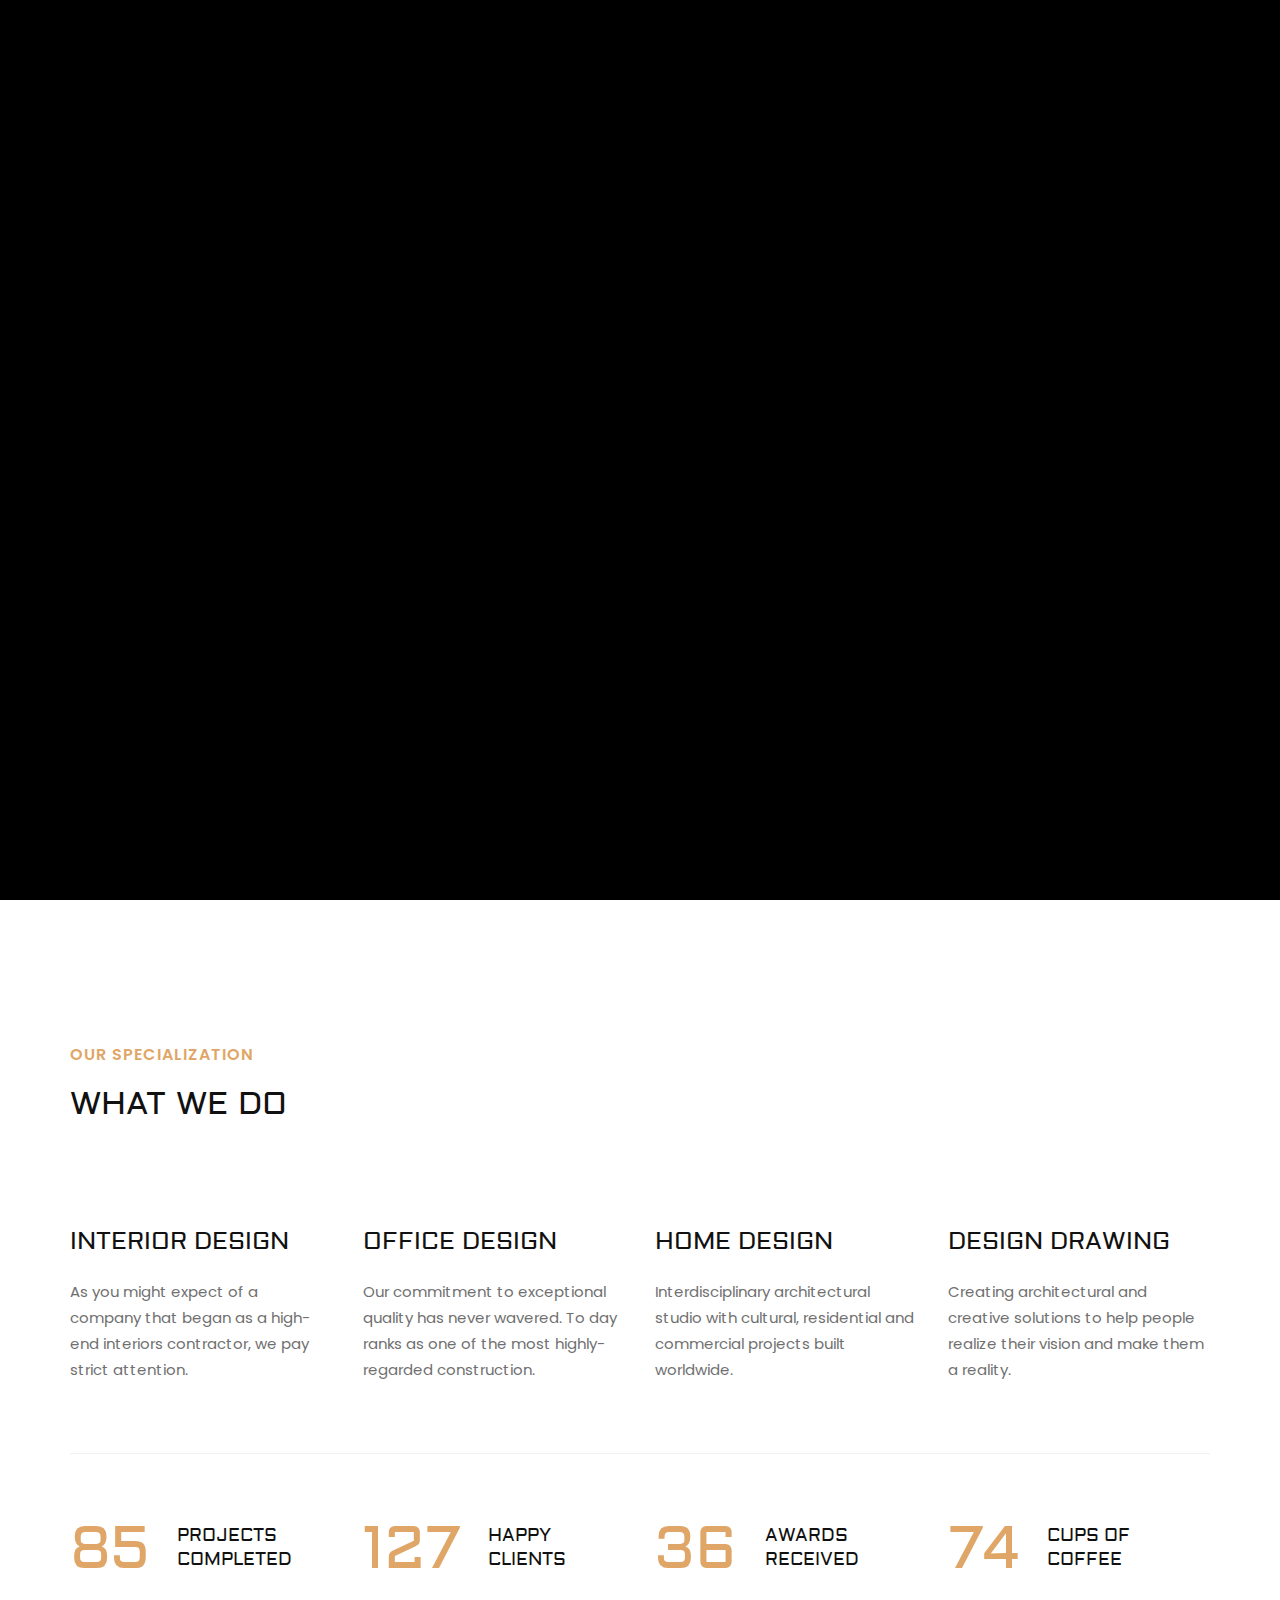
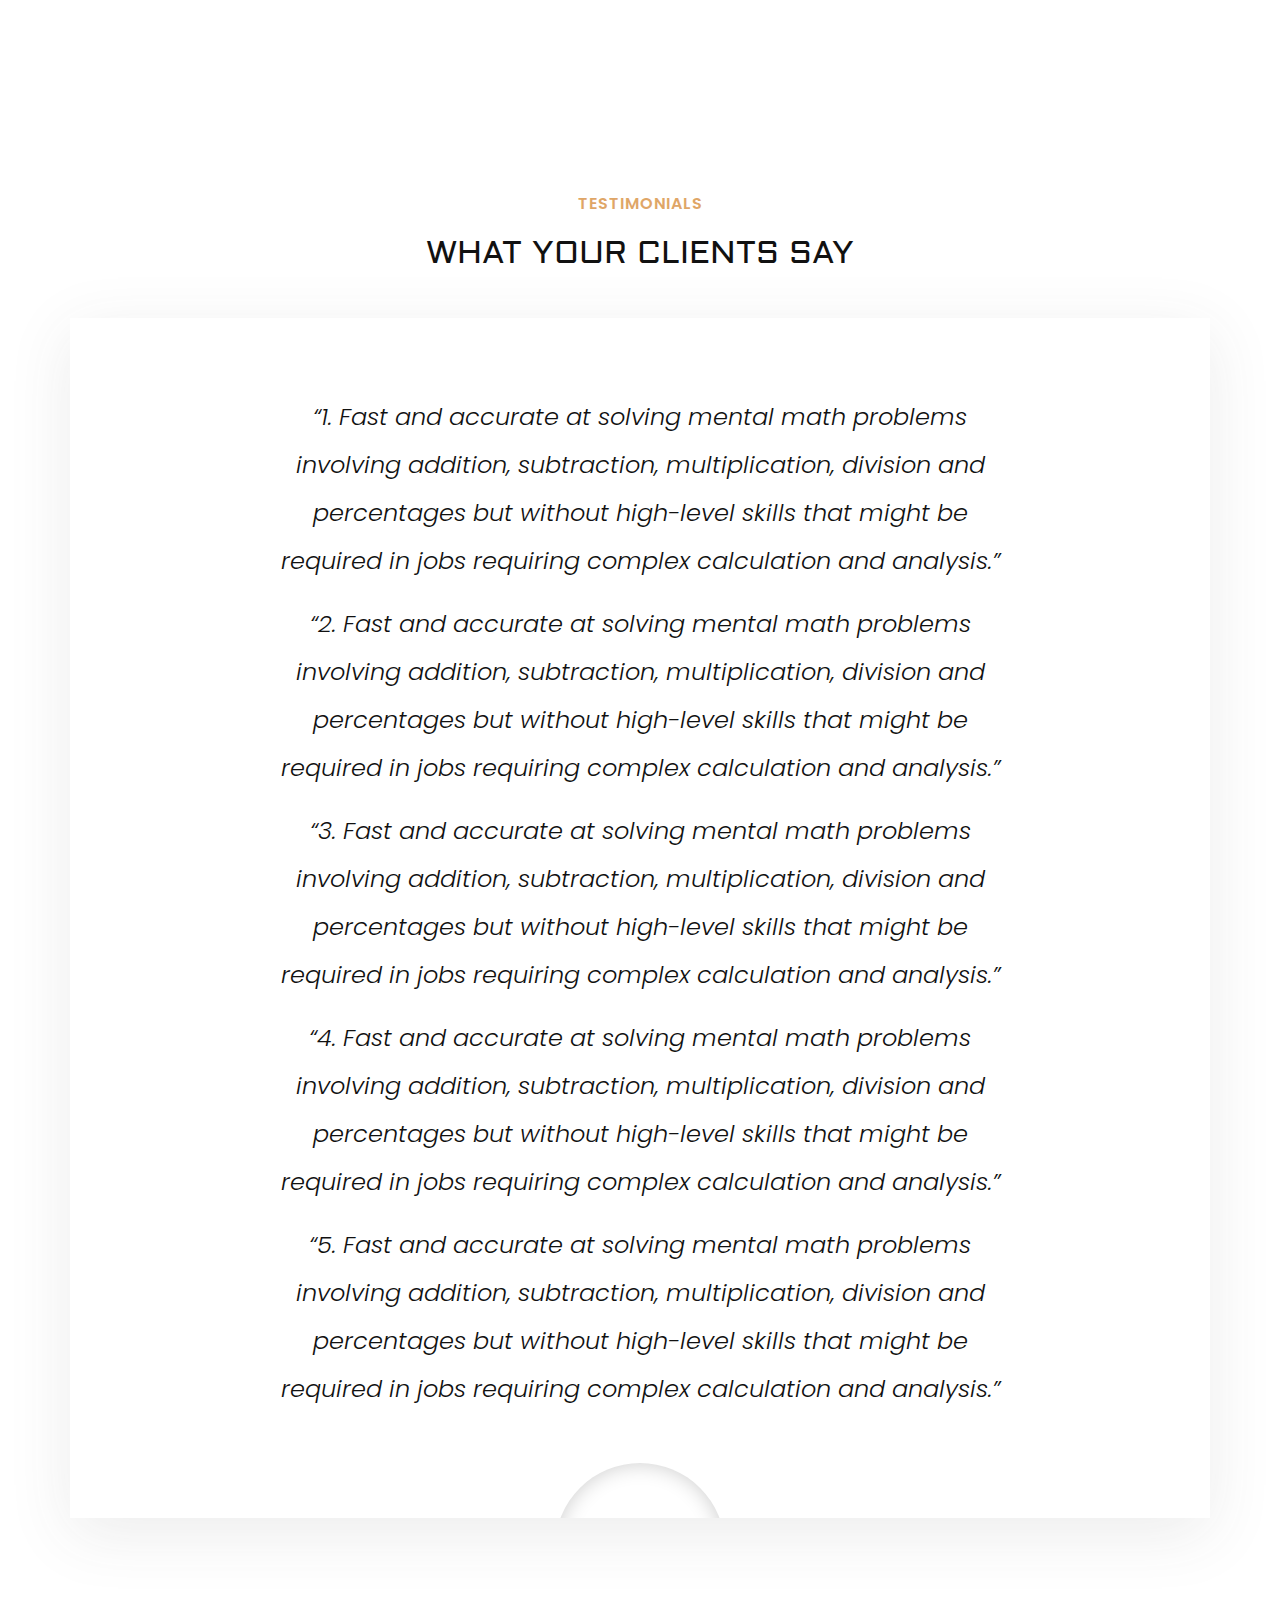
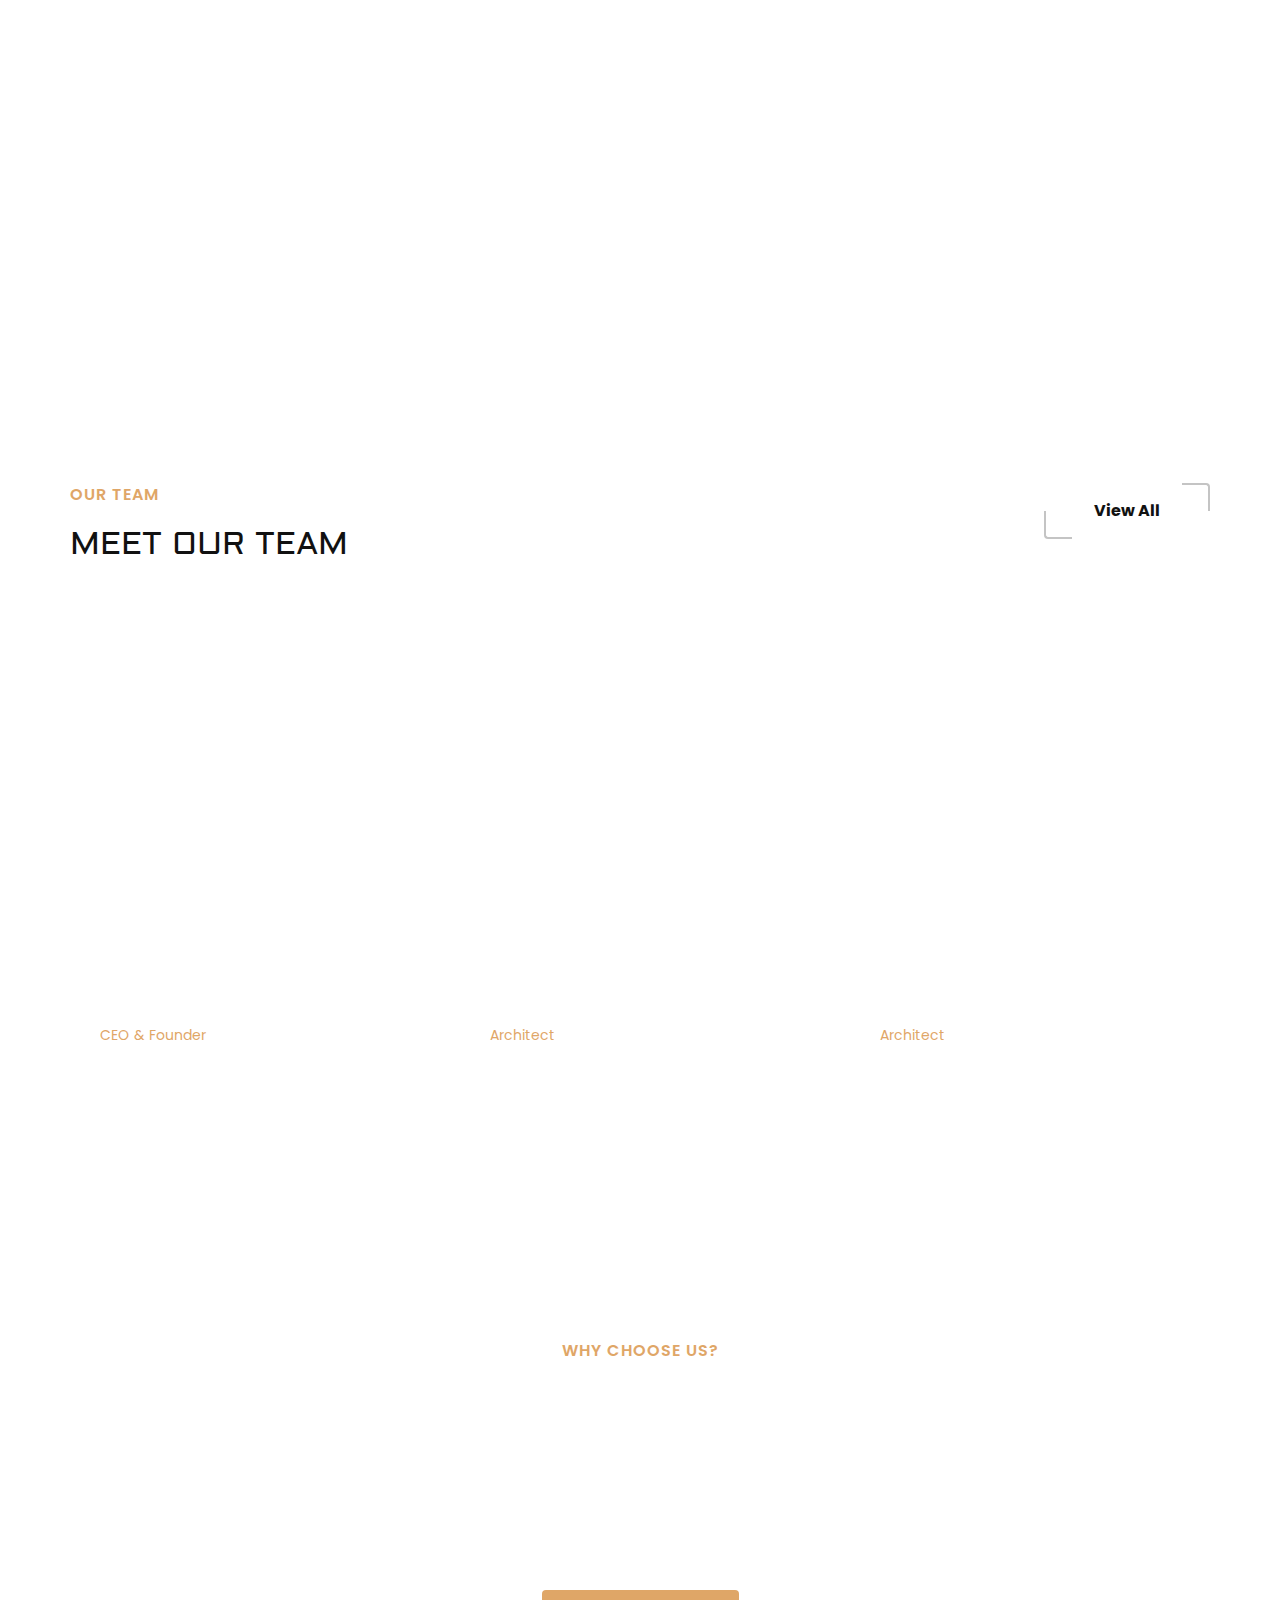
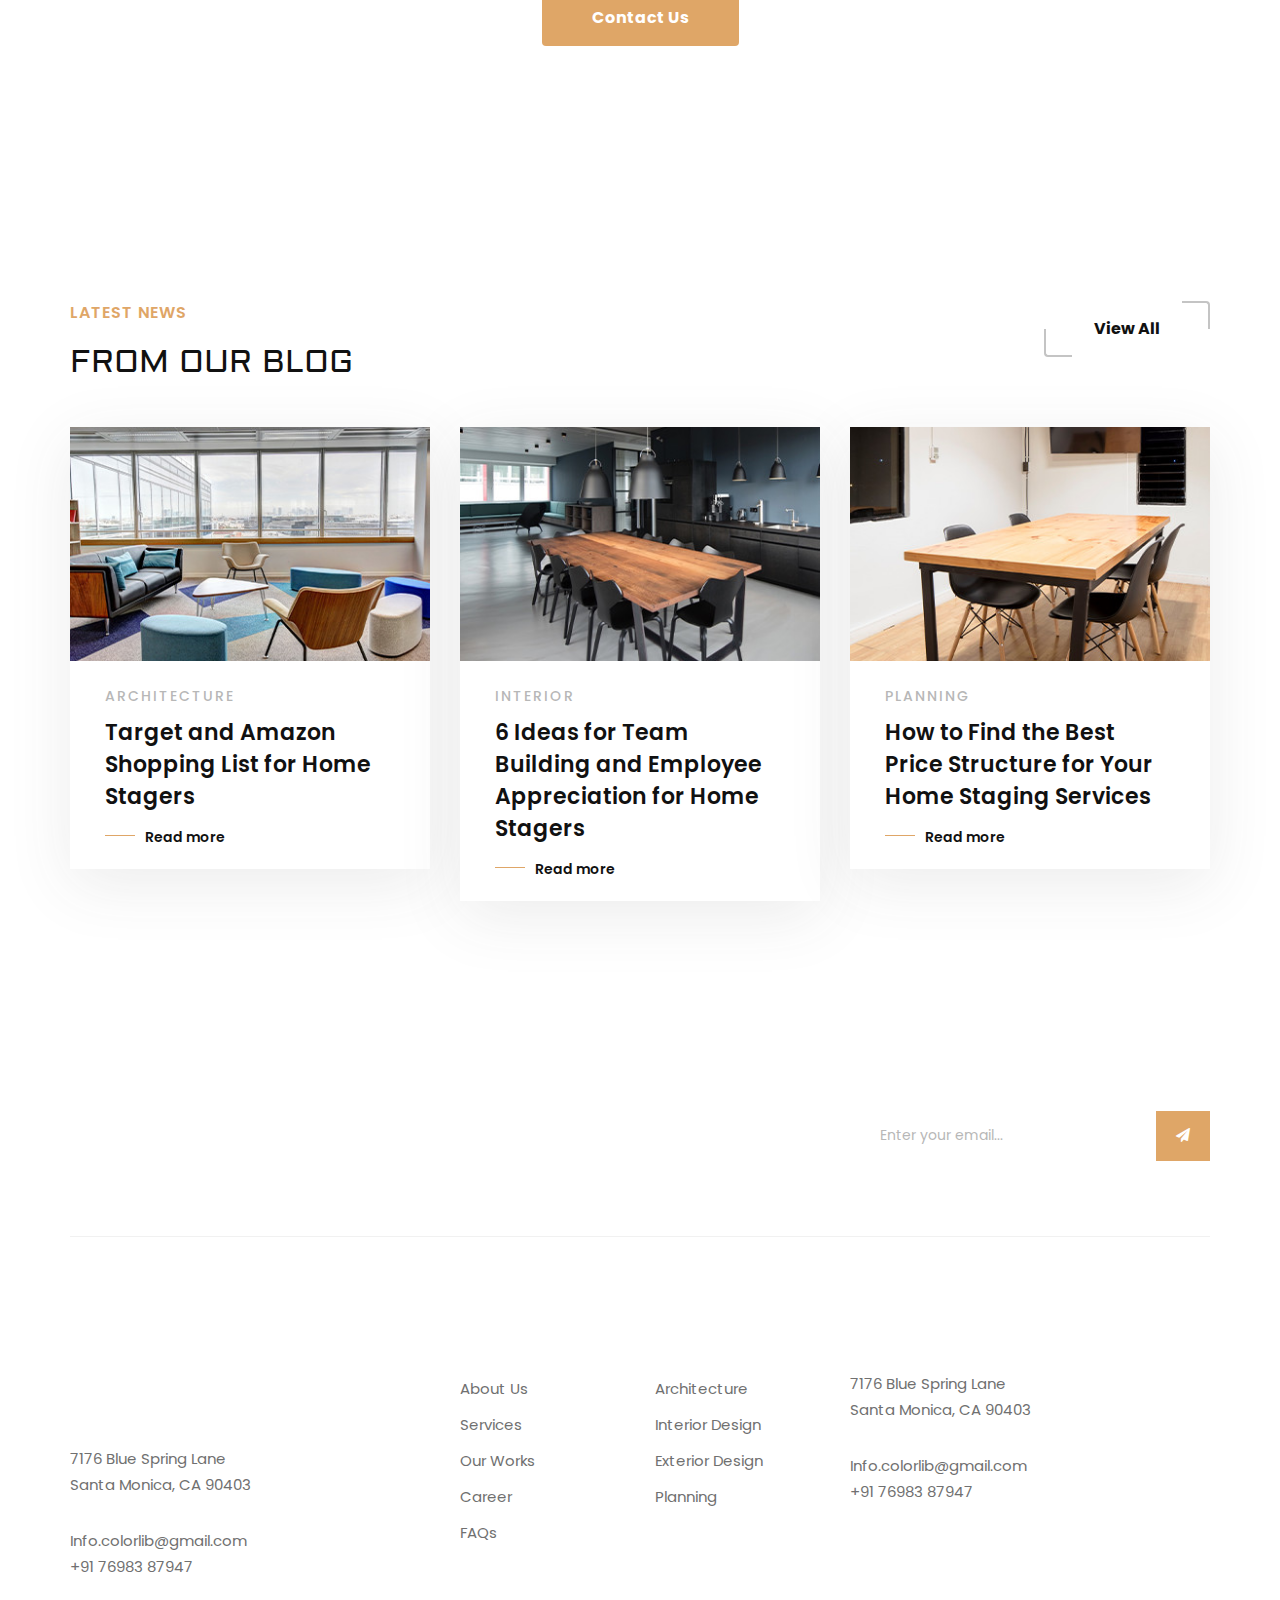
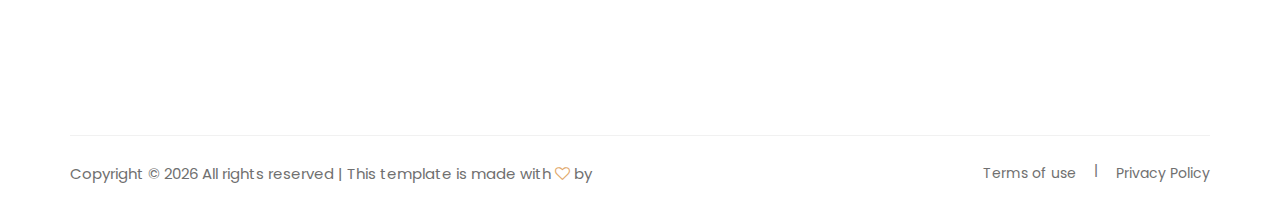
==== index.html @ 5e62504a "Add files via upload" ====
<!DOCTYPE html>
<html lang="zxx">

<head>
    <meta charset="UTF-8">
    <meta name="description" content="Staging Template">
    <meta name="keywords" content="Staging, unica, creative, html">
    <meta name="viewport" content="width=device-width, initial-scale=1.0">
    <meta http-equiv="X-UA-Compatible" content="ie=edge">
    <title>Staging | Template</title>

    <!-- Google Font -->
    <link href="https://fonts.googleapis.com/css2?family=Poppins:wght@300;400;500;600;700;800;900&display=swap"
    rel="stylesheet">
    <link href="https://fonts.googleapis.com/css2?family=Aldrich&display=swap" rel="stylesheet">

    <!-- Css Styles -->
    <link rel="stylesheet" href="css/bootstrap.min.css" type="text/css">
    <link rel="stylesheet" href="css/font-awesome.min.css" type="text/css">
    <link rel="stylesheet" href="css/elegant-icons.css" type="text/css">
    <link rel="stylesheet" href="css/owl.carousel.min.css" type="text/css">
    <link rel="stylesheet" href="css/slicknav.min.css" type="text/css">
    <link rel="stylesheet" href="css/slick.css" type="text/css">
    <link rel="stylesheet" href="css/style.css" type="text/css">
</head>

<body>
    <!-- Page Preloder -->
    <div id="preloder">
        <div class="loader"></div>
    </div>

    <!-- Offcanvas Menu Begin -->
    <div class="offcanvas-menu-overlay"></div>
    <div class="offcanvas-menu-wrapper">
        <div class="offcanvas__logo">
            <a href="#"><img src="img/logo.png" alt="" width="70px" height="100px"></a>
        </div>
        <div id="mobile-menu-wrap"></div>
        <div class="offcanvas__widget">
            <span>Call us for any questions</span>
            <h4>+91 76983 87947</h4>
        </div>
    </div>
    <!-- Offcanvas Menu End -->

    <!-- Header Section Begin -->
    <header class="header">
        <div class="container-fluid">
            <div class="row">
                <div class="col-lg-3">
                    <div class="header__logo" style="display: flex;">
                        <a href="#"><img src="img/logo.png" alt="" width="70px" height="100px"></a>
                        <h3 style="color: aliceblue; font-size: 15px; display: flex; align-items: end;">Dimond Tools</h3>
                    </div>
                </div>
                <div class="col-lg-6">
                    <nav class="header__menu mobile-menu">
                        <ul>
                            <li class="active"><a href="./index.html">Home</a></li>
                            <li><a href="./projects.html">Projects</a></li>
                            <li><a href="./about.html">About</a></li>
                            <li><a href="#">Pages</a>
                                <ul class="dropdown">
                                    <li><a href="./Project-details.html">Project Details</a></li>
                                    <li><a href="./about.html">About</a></li>
                                    <li><a href="./services.html">Services</a></li>
                                    <li><a href="./blog-details.html">Blog Details</a></li>
                                </ul>
                            </li>
                            <li><a href="./blog.html">Blog</a></li>
                            <li><a href="./contact.html">Contact</a></li>
                        </ul>
                    </nav>
                </div>
                <div class="col-lg-3">
                    <div class="header__widget">
                        <span>Call us for any questions</span>
                        <h4>+91 76983 87947</h4>
                    </div>
                </div>
            </div>
            <div class="canvas__open"><i class="fa fa-bars"></i></div>
        </div>
    </header>
    <!-- Header Section End -->

    <!-- Hero Section Begin -->
    <section class="hero">
        <div class="hero__slider owl-carousel">
            <div class="hero__items set-bg" data-setbg="img/hero/hero-1.jpg">
                <div class="hero__text">
                    <h2>Quality is not only our standard.</h2>
                    <a href="#" class="primary-btn">See Project</a>
                    <a href="#" class="more_btn">Discover more</a>
                    <div class="hero__social">
                        <a href="#"><i class="fa fa-facebook"></i></a>
                        <a href="#"><i class="fa fa-twitter"></i></a>
                        <a href="#"><i class="fa fa-instagram"></i></a>
                        <a href="#"><i class="fa fa-linkedin"></i></a>
                    </div>
                </div>
            </div>
            <div class="hero__items set-bg" data-setbg="img/hero/hero-1.jpg">
                <div class="hero__text">
                    <h2>Quality is not only our standard.</h2>
                    <a href="#" class="primary-btn">See Project</a>
                    <a href="#" class="more_btn">Discover more</a>
                    <div class="hero__social">
                        <a href="#"><i class="fa fa-facebook"></i></a>
                        <a href="#"><i class="fa fa-twitter"></i></a>
                        <a href="#"><i class="fa fa-instagram"></i></a>
                        <a href="#"><i class="fa fa-linkedin"></i></a>
                    </div>
                </div>
            </div>
        </div>
        <div class="slide-num" id="snh-1"></div>
        <div class="slider__progress"><span></span></div>
    </section>
    <!-- Hero Section End -->

    <!-- About Section Begin -->
    <section class="about spad">
        <div class="container">
            <div class="row">
                <div class="col-lg-6">
                    <div class="about__text">
                        <div class="section-title">
                            <span>About Jay Khodiyar Diamond Tools</span>
                            <h2>Leading Manufacturer of Diamond Tools in India</h2>
                        </div>
                        <div class="about__para__text">
                            <p>From a small beginning, Jay Khodiyar Diamond had grown exponentially under the able administration & guidance of our Managing Director Mr. Deep Thummar by offering international quality product at rock bottom prices, on-time delivery & unmatched service.</p>
                        </div>
                        <a href="#" class="primary-btn normal-btn">Learn More</a>
                    </div>
                </div>
                <div class="col-lg-6">
                    <div class="about__pic">
                        <div class="about__pic__inner">
                            <img src="img/about-pic.png" alt="">
                        </div>
                    </div>
                </div>
            </div>
        </div>
    </section>
    <!-- About Section End -->

    <!-- Project Section Begin -->
    <section class="project">
        <div class="container-fluid">
            <div class="row">
                <div class="col-lg-12 text-center">
                    <div class="section-title">
                        <span>Our works</span>
                        <h2>Latest Tools</h2>
                    </div>
                </div>
            </div>
            <div class="row">
                <div class="project__slider owl-carousel">
                    <div class="col-lg-3">
                        <div class="project__slider__item set-bg" data-setbg="img/project/1.jpeg">
                            <div class="project__slider__item__hover">
                                <span>interiors</span>
                                <h5>Lower River Street Astoria</h5>
                            </div>
                        </div>
                    </div>
                    <div class="col-lg-3">
                        <div class="project__slider__item set-bg" data-setbg="img/project/2.jpeg">
                            <div class="project__slider__item__hover">
                                <span>interiors</span>
                                <h5>Lower River Street Astoria</h5>
                            </div>
                        </div>
                    </div>
                    <div class="col-lg-3">
                        <div class="project__slider__item set-bg" data-setbg="img/project/project-3.jpg">
                            <div class="project__slider__item__hover">
                                <span>interiors</span>
                                <h5>Lower River Street Astoria</h5>
                            </div>
                        </div>
                    </div>
                    <div class="col-lg-3">
                        <div class="project__slider__item set-bg" data-setbg="img/project/project-4.jpg">
                            <div class="project__slider__item__hover">
                                <span>interiors</span>
                                <h5>Lower River Street Astoria</h5>
                            </div>
                        </div>
                    </div>
                    <div class="col-lg-3">
                        <div class="project__slider__item set-bg" data-setbg="img/project/project-2.jpg">
                            <div class="project__slider__item__hover">
                                <span>interiors</span>
                                <h5>Lower River Street Astoria</h5>
                            </div>
                        </div>
                    </div>
                </div>
            </div>
        </div>
    </section>
    <!-- Project Section End -->

    <!-- Services Section Begin -->
    <section class="services spad">
        <div class="container">
            <div class="row">
                <div class="col-lg-12">
                    <div class="section-title">
                        <span>Our specialization</span>
                        <h2>What we do</h2>
                    </div>
                </div>
            </div>
            <div class="row">
                <div class="col-lg-3 col-md-6 col-sm-6">
                    <div class="services__item">
                        <img src="img/services/services-1.png" alt="">
                        <h4>Interior Design</h4>
                        <p>As you might expect of a company that began as a high-end interiors contractor, we pay strict
                        attention.</p>
                    </div>
                </div>
                <div class="col-lg-3 col-md-6 col-sm-6">
                    <div class="services__item">
                        <img src="img/services/services-2.png" alt="">
                        <h4>Office Design</h4>
                        <p>Our commitment to exceptional quality has never wavered. To day ranks as one of the most
                        highly-regarded construction.</p>
                    </div>
                </div>
                <div class="col-lg-3 col-md-6 col-sm-6">
                    <div class="services__item">
                        <img src="img/services/services-3.png" alt="">
                        <h4>Home Design</h4>
                        <p>Interdisciplinary architectural studio with cultural, residential and commercial projects
                        built worldwide.</p>
                    </div>
                </div>
                <div class="col-lg-3 col-md-6 col-sm-6">
                    <div class="services__item">
                        <img src="img/services/services-4.png" alt="">
                        <h4>Design drawing</h4>
                        <p>Creating architectural and creative solutions to help people realize their vision and make
                        them a reality.</p>
                    </div>
                </div>
            </div>
            <div class="counter__content">
                <div class="row">
                    <div class="col-lg-3 col-md-6 col-sm-6">
                        <div class="counter__item">
                            <div class="counter__item__number">
                                <h2 class="count">85</h2>
                            </div>
                            <div class="counter__item__text">
                                <h5>Projects<br /> Completed</h5>
                            </div>
                        </div>
                    </div>
                    <div class="col-lg-3 col-md-6 col-sm-6">
                        <div class="counter__item">
                            <div class="counter__item__number">
                                <h2 class="count">127</h2>
                            </div>
                            <div class="counter__item__text">
                                <h5>Happy<br /> Clients</h5>
                            </div>
                        </div>
                    </div>
                    <div class="col-lg-3 col-md-6 col-sm-6">
                        <div class="counter__item">
                            <div class="counter__item__number">
                                <h2 class="count">36</h2>
                            </div>
                            <div class="counter__item__text">
                                <h5>Awards<br /> Received</h5>
                            </div>
                        </div>
                    </div>
                    <div class="col-lg-3 col-md-6 col-sm-6">
                        <div class="counter__item">
                            <div class="counter__item__number">
                                <h2 class="count">74</h2>
                            </div>
                            <div class="counter__item__text">
                                <h5>Cups Of<br /> Coffee</h5>
                            </div>
                        </div>
                    </div>
                </div>
            </div>
        </div>
    </section>
    <!-- Services Section End -->

    <!-- Testimonial Section Begin -->
    <section class="testimonial spad set-bg" data-setbg="img/testimonial/testimonial-bg.jpg">
        <div class="container">
            <div class="row">
                <div class="col-lg-12 text-center">
                    <div class="section-title">
                        <span>Testimonials</span>
                        <h2>What your clients say</h2>
                    </div>
                </div>
            </div>
            <div class="row">
                <div class="col-lg-12">
                    <div class="testimonial__carousel">
                        <div class="testimonial__item">
                            <div class="row d-flex justify-content-center">
                                <div class="col-xl-9 col-lg-10">
                                    <p>“1. Fast and accurate at solving mental math problems involving addition,
                                        subtraction, multiplication, division and percentages but without high-level
                                        skills that might be required in jobs requiring complex calculation and
                                    analysis.”</p>
                                </div>
                            </div>
                        </div>
                        <div class="testimonial__item">
                            <div class="row d-flex justify-content-center">
                                <div class="col-xl-9 col-lg-10">
                                    <p>“2. Fast and accurate at solving mental math problems involving addition,
                                        subtraction, multiplication, division and percentages but without high-level
                                        skills that might be required in jobs requiring complex calculation and
                                    analysis.”</p>
                                </div>
                            </div>
                        </div>
                        <div class="testimonial__item">
                            <div class="row d-flex justify-content-center">
                                <div class="col-xl-9 col-lg-10">
                                    <p>“3. Fast and accurate at solving mental math problems involving addition,
                                        subtraction, multiplication, division and percentages but without high-level
                                        skills that might be required in jobs requiring complex calculation and
                                    analysis.”</p>
                                </div>
                            </div>
                        </div>
                        <div class="testimonial__item">
                            <div class="row d-flex justify-content-center">
                                <div class="col-xl-9 col-lg-10">
                                    <p>“4. Fast and accurate at solving mental math problems involving addition,
                                        subtraction, multiplication, division and percentages but without high-level
                                        skills that might be required in jobs requiring complex calculation and
                                    analysis.”</p>
                                </div>
                            </div>
                        </div>
                        <div class="testimonial__item">
                            <div class="row d-flex justify-content-center">
                                <div class="col-lg-9">
                                    <p>“5. Fast and accurate at solving mental math problems involving addition,
                                        subtraction, multiplication, division and percentages but without high-level
                                        skills that might be required in jobs requiring complex calculation and
                                    analysis.”</p>
                                </div>
                            </div>
                        </div>
                    </div>
                </div>
            </div>
            <div class="row d-flex justify-content-center">
                <div class="col-xl-6 col-lg-8 col-md-7 col-sm-10 ">
                    <div class="testimonial__client">
                        <div class="testimonial__client__item add">
                            <div class="testimonial__client__pic">
                                <img src="img/testimonial/ta-1.png" alt="">
                            </div>
                            <div class="testimonial__client__text">
                                <h5>Renee Calhoun</h5>
                                <span>CEO Woolley</span>
                            </div>
                        </div>
                        <div class="testimonial__client__item">
                            <div class="testimonial__client__pic">
                                <img src="img/testimonial/ta-2.png" alt="">
                            </div>
                            <div class="testimonial__client__text">
                                <h5>Renee Calhoun</h5>
                                <span>CEO Woolley</span>
                            </div>
                        </div>
                        <div class="testimonial__client__item">
                            <div class="testimonial__client__pic">
                                <img src="img/testimonial/ta-3.png" alt="">
                            </div>
                            <div class="testimonial__client__text">
                                <h5>Renee Calhoun</h5>
                                <span>CEO Woolley</span>
                            </div>
                        </div>
                        <div class="testimonial__client__item">
                            <div class="testimonial__client__pic">
                                <img src="img/testimonial/ta-4.png" alt="">
                            </div>
                            <div class="testimonial__client__text">
                                <h5>Renee Calhoun</h5>
                                <span>CEO Woolley</span>
                            </div>
                        </div>
                        <div class="testimonial__client__item">
                            <div class="testimonial__client__pic">
                                <img src="img/testimonial/ta-5.png" alt="">
                            </div>
                            <div class="testimonial__client__text">
                                <h5>Renee Calhoun</h5>
                                <span>CEO Woolley</span>
                            </div>
                        </div>
                    </div>
                </div>
            </div>
            <div class="row">
                <div class="col-lg-12">
                    <div class="logo__carousel owl-carousel">
                        <div class="logo__carousel__item">
                            <a href="#"><img src="img/logo/logo-1.png" alt=""></a>
                        </div>
                        <div class="logo__carousel__item">
                            <a href="#"><img src="img/logo/logo-2.png" alt=""></a>
                        </div>
                        <div class="logo__carousel__item">
                            <a href="#"><img src="img/logo/logo-3.png" alt=""></a>
                        </div>
                        <div class="logo__carousel__item">
                            <a href="#"><img src="img/logo/logo-4.png" alt=""></a>
                        </div>
                        <div class="logo__carousel__item">
                            <a href="#"><img src="img/logo/logo-5.png" alt=""></a>
                        </div>
                        <div class="logo__carousel__item">
                            <a href="#"><img src="img/logo/logo-3.png" alt=""></a>
                        </div>
                    </div>
                </div>
            </div>
        </div>
    </section>
    <!-- Testimonial Section End -->

    <!-- Team Section Begin -->
    <section class="team spad">
        <div class="container">
            <div class="row">
                <div class="col-lg-9 col-md-8 col-sm-6">
                    <div class="section-title">
                        <span>Our Team</span>
                        <h2>Meet our team</h2>
                    </div>
                </div>
                <div class="col-lg-3 col-md-4 col-sm-6">
                    <div class="team__btn">
                        <a href="#" class="primary-btn normal-btn">View All</a>
                    </div>
                </div>
            </div>
            <div class="row">
                <div class="col-lg-4 col-md-6">
                    <div class="team__item set-bg" data-setbg="img/team/team-1.jpg">
                        <div class="team__text">
                            <div class="team__title">
                                <h5>Dolores Webster</h5>
                                <span>CEO & Founder</span>
                            </div>
                            <p>Vestibulum dapibus odio quam, sit amet hendrerit dui ultricies consectetur. Ut viverra
                                porta leo, non tincidunt mauris condimentum eget. Vivamus non turpis elit. Aenean
                            ultricies nisl sit amet.</p>
                            <div class="team__social">
                                <a href="#"><i class="fa fa-facebook"></i></a>
                                <a href="#"><i class="fa fa-twitter"></i></a>
                                <a href="#"><i class="fa fa-instagram"></i></a>
                            </div>
                        </div>
                    </div>
                </div>
                <div class="col-lg-4 col-md-6">
                    <div class="team__item set-bg" data-setbg="img/team/team-2.jpg">
                        <div class="team__text">
                            <div class="team__title">
                                <h5>Dana Vaughn</h5>
                                <span>Architect</span>
                            </div>
                            <p>Vestibulum dapibus odio quam, sit amet hendrerit dui ultricies consectetur. Ut viverra
                                porta leo, non tincidunt mauris condimentum eget. Vivamus non turpis elit. Aenean
                            ultricies nisl sit amet.</p>
                            <div class="team__social">
                                <a href="#"><i class="fa fa-facebook"></i></a>
                                <a href="#"><i class="fa fa-twitter"></i></a>
                                <a href="#"><i class="fa fa-instagram"></i></a>
                            </div>
                        </div>
                    </div>
                </div>
                <div class="col-lg-4 col-md-6">
                    <div class="team__item set-bg" data-setbg="img/team/team-3.jpg">
                        <div class="team__text">
                            <div class="team__title">
                                <h5>Jonathan Mcdaniel</h5>
                                <span>Architect</span>
                            </div>
                            <p>Vestibulum dapibus odio quam, sit amet hendrerit dui ultricies consectetur. Ut viverra
                                porta leo, non tincidunt mauris condimentum eget. Vivamus non turpis elit. Aenean
                            ultricies nisl sit amet.</p>
                            <div class="team__social">
                                <a href="#"><i class="fa fa-facebook"></i></a>
                                <a href="#"><i class="fa fa-twitter"></i></a>
                                <a href="#"><i class="fa fa-instagram"></i></a>
                            </div>
                        </div>
                    </div>
                </div>
            </div>
        </div>
    </section>
    <!-- Team Section End -->

    <!-- Call To Action Section Begin -->
    <section class="callto spad set-bg" data-setbg="img/call-bg.jpg">
        <div class="container">
            <div class="row d-flex justify-content-center">
                <div class="col-lg-10 text-center">
                    <div class="callto__text">
                        <span>Why choose us?</span>
                        <h2>Our Ability To Deliver Outstanding Results For Our Clients Starts With Our Team Of Smart.
                        </h2>
                        <a href="#" class="primary-btn">Contact Us</a>
                    </div>
                </div>
            </div>
        </div>
    </section>
    <!-- Call To Action Section End -->

    <!-- Latest Section Begin -->
    <section class="latest spad">
        <div class="container">
            <div class="row">
                <div class="col-lg-9 col-md-8 col-sm-6">
                    <div class="section-title">
                        <span>Latest News</span>
                        <h2>From our blog</h2>
                    </div>
                </div>
                <div class="col-lg-3 col-md-4 col-sm-6">
                    <div class="latest__btn">
                        <a href="#" class="primary-btn normal-btn">View All</a>
                    </div>
                </div>
            </div>
            <div class="row">
                <div class="col-lg-4 col-md-6 col-sm-6">
                    <div class="latest__item">
                        <div class="latest__item__pic">
                            <img src="img/blog/latest-1.jpg" alt="">
                        </div>
                        <div class="latest__item__text">
                            <span>Architecture</span>
                            <h4>Target and Amazon Shopping List for Home Stagers</h4>
                            <a href="#">Read more</a>
                        </div>
                    </div>
                </div>
                <div class="col-lg-4 col-md-6 col-sm-6">
                    <div class="latest__item">
                        <div class="latest__item__pic">
                            <img src="img/blog/latest-2.jpg" alt="">
                        </div>
                        <div class="latest__item__text">
                            <span>Interior</span>
                            <h4>6 Ideas for Team Building and Employee Appreciation for Home Stagers</h4>
                            <a href="#">Read more</a>
                        </div>
                    </div>
                </div>
                <div class="col-lg-4 col-md-6 col-sm-6">
                    <div class="latest__item">
                        <div class="latest__item__pic">
                            <img src="img/blog/latest-3.jpg" alt="">
                        </div>
                        <div class="latest__item__text">
                            <span>Planning</span>
                            <h4>How to Find the Best Price Structure for Your Home Staging Services</h4>
                            <a href="#">Read more</a>
                        </div>
                    </div>
                </div>
            </div>
        </div>
    </section>
    <!-- Latest Section End -->

    <!-- Footer Section Begin -->
    <footer class="footer set-bg" data-setbg="img/footer-bg.jpg">
        <div class="container">
            <div class="footer__top">
                <div class="row">
                    <div class="col-lg-8 col-md-6">
                        <div class="footer__top__text">
                            <h2>Ready To Work With Us?</h2>
                        </div>
                    </div>
                    <div class="col-lg-4 col-md-6">
                        <div class="footer__top__newslatter">
                            <form action="#">
                                <input type="text" placeholder="Enter your email...">
                                <button type="submit"><i class="fa fa-send"></i></button>
                            </form>
                        </div>
                    </div>
                </div>
            </div>
            <div class="row">
                <div class="col-lg-3 col-md-6 col-sm-6">
                    <div class="footer__about">
                        <div class="footer__logo">
                            <a href="#"><img src="img/logo.png" alt="" width="70px" height="100px"></a>
                        </div>
                        <p>7176 Blue Spring Lane <br />Santa Monica, CA 90403</p>
                        <ul>
                            <li>Info.colorlib@gmail.com</li>
                            <li>+91 76983 87947</li>
                        </ul>
                        <div class="footer__social">
                            <a href="#"><i class="fa fa-facebook"></i></a>
                            <a href="#"><i class="fa fa-twitter"></i></a>
                            <a href="#"><i class="fa fa-instagram"></i></a>
                            <a href="#"><i class="fa fa-linkedin"></i></a>
                        </div>
                    </div>
                </div>
                <div class="col-lg-2 offset-lg-1 col-md-3 col-sm-6">
                    <div class="footer__widget">
                        <h6>Company</h6>
                        <ul>
                            <li><a href="#">About Us</a></li>
                            <li><a href="#">Services</a></li>
                            <li><a href="#">Our Works</a></li>
                            <li><a href="#">Career</a></li>
                            <li><a href="#">FAQs</a></li>
                        </ul>
                    </div>
                </div>
                <div class="col-lg-2 col-md-3 col-sm-6">
                    <div class="footer__widget">
                        <h6>Services</h6>
                        <ul>
                            <li><a href="#">Architecture</a></li>
                            <li><a href="#">Interior Design</a></li>
                            <li><a href="#">Exterior Design</a></li>
                            <li><a href="#">Planning</a></li>
                        </ul>
                    </div>
                </div>
                <div class="col-lg-4 col-md-6 col-sm-6">
                    <div class="footer__address">
                        <h6>Get In Touch</h6>
                        <p>7176 Blue Spring Lane <br />Santa Monica, CA 90403</p>
                        <ul>
                            <li>Info.colorlib@gmail.com</li>
                            <li>+91 76983 87947</li>
                        </ul>
                    </div>
                </div>
            </div>
            <div class="copyright">
                <div class="row">
                    <div class="col-lg-8 col-md-7">
                        <div class="copyright__text">
                            <p>Copyright © <script>
                                document.write(new Date().getFullYear());
                            </script> All rights reserved | This template is made with <i class="fa fa-heart-o"
                            aria-hidden="true"></i> by <a href="https://colorlib.com"
                            target="_blank">Colorlib</a>
                        </p>
                    </div>
                </div>
                <div class="col-lg-4 col-md-5">
                    <div class="copyright__widget">
                        <a href="#">Terms of use</a>
                        <a href="#">Privacy Policy</a>
                    </div>
                </div>
            </div>
        </div>
    </div>
</footer>
<!-- Footer Section End -->

<!-- Js Plugins -->
<script src="js/jquery-3.3.1.min.js"></script>
<script src="js/bootstrap.min.js"></script>
<script src="js/jquery.slicknav.js"></script>
<script src="js/owl.carousel.min.js"></script>
<script src="js/slick.min.js"></script>
<script src="js/main.js"></script>
</body>

</html>
---- css/elegant-icons.css ----
@font-face {
	font-family: 'ElegantIcons';
	src:url('../fonts/ElegantIcons.eot');
	src:url('../fonts/ElegantIcons.eot?#iefix') format('embedded-opentype'),
		url('../fonts/ElegantIcons.woff') format('woff'),
		url('../fonts/ElegantIcons.ttf') format('truetype'),
		url('../fonts/ElegantIcons.svg#ElegantIcons') format('svg');
	font-weight: normal;
	font-style: normal;
}

/* Use the following CSS code if you want to use data attributes for inserting your icons */
[data-icon]:before {
	font-family: 'ElegantIcons';
	content: attr(data-icon);
	speak: none;
	font-weight: normal;
	font-variant: normal;
	text-transform: none;
	line-height: 1;
	-webkit-font-smoothing: antialiased;
	-moz-osx-font-smoothing: grayscale;
}

/* Use the following CSS code if you want to have a class per icon */
/*
Instead of a list of all class selectors,
you can use the generic selector below, but it's slower:
[class*="your-class-prefix"] {
*/
.arrow_up, .arrow_down, .arrow_left, .arrow_right, .arrow_left-up, .arrow_right-up, .arrow_right-down, .arrow_left-down, .arrow-up-down, .arrow_up-down_alt, .arrow_left-right_alt, .arrow_left-right, .arrow_expand_alt2, .arrow_expand_alt, .arrow_condense, .arrow_expand, .arrow_move, .arrow_carrot-up, .arrow_carrot-down, .arrow_carrot-left, .arrow_carrot-right, .arrow_carrot-2up, .arrow_carrot-2down, .arrow_carrot-2left, .arrow_carrot-2right, .arrow_carrot-up_alt2, .arrow_carrot-down_alt2, .arrow_carrot-left_alt2, .arrow_carrot-right_alt2, .arrow_carrot-2up_alt2, .arrow_carrot-2down_alt2, .arrow_carrot-2left_alt2, .arrow_carrot-2right_alt2, .arrow_triangle-up, .arrow_triangle-down, .arrow_triangle-left, .arrow_triangle-right, .arrow_triangle-up_alt2, .arrow_triangle-down_alt2, .arrow_triangle-left_alt2, .arrow_triangle-right_alt2, .arrow_back, .icon_minus-06, .icon_plus, .icon_close, .icon_check, .icon_minus_alt2, .icon_plus_alt2, .icon_close_alt2, .icon_check_alt2, .icon_zoom-out_alt, .icon_zoom-in_alt, .icon_search, .icon_box-empty, .icon_box-selected, .icon_minus-box, .icon_plus-box, .icon_box-checked, .icon_circle-empty, .icon_circle-slelected, .icon_stop_alt2, .icon_stop, .icon_pause_alt2, .icon_pause, .icon_menu, .icon_menu-square_alt2, .icon_menu-circle_alt2, .icon_ul, .icon_ol, .icon_adjust-horiz, .icon_adjust-vert, .icon_document_alt, .icon_documents_alt, .icon_pencil, .icon_pencil-edit_alt, .icon_pencil-edit, .icon_folder-alt, .icon_folder-open_alt, .icon_folder-add_alt, .icon_info_alt, .icon_error-oct_alt, .icon_error-circle_alt, .icon_error-triangle_alt, .icon_question_alt2, .icon_question, .icon_comment_alt, .icon_chat_alt, .icon_vol-mute_alt, .icon_volume-low_alt, .icon_volume-high_alt, .icon_quotations, .icon_quotations_alt2, .icon_clock_alt, .icon_lock_alt, .icon_lock-open_alt, .icon_key_alt, .icon_cloud_alt, .icon_cloud-upload_alt, .icon_cloud-download_alt, .icon_image, .icon_images, .icon_lightbulb_alt, .icon_gift_alt, .icon_house_alt, .icon_genius, .icon_mobile, .icon_tablet, .icon_laptop, .icon_desktop, .icon_camera_alt, .icon_mail_alt, .icon_cone_alt, .icon_ribbon_alt, .icon_bag_alt, .icon_creditcard, .icon_cart_alt, .icon_paperclip, .icon_tag_alt, .icon_tags_alt, .icon_trash_alt, .icon_cursor_alt, .icon_mic_alt, .icon_compass_alt, .icon_pin_alt, .icon_pushpin_alt, .icon_map_alt, .icon_drawer_alt, .icon_toolbox_alt, .icon_book_alt, .icon_calendar, .icon_film, .icon_table, .icon_contacts_alt, .icon_headphones, .icon_lifesaver, .icon_piechart, .icon_refresh, .icon_link_alt, .icon_link, .icon_loading, .icon_blocked, .icon_archive_alt, .icon_heart_alt, .icon_star_alt, .icon_star-half_alt, .icon_star, .icon_star-half, .icon_tools, .icon_tool, .icon_cog, .icon_cogs, .arrow_up_alt, .arrow_down_alt, .arrow_left_alt, .arrow_right_alt, .arrow_left-up_alt, .arrow_right-up_alt, .arrow_right-down_alt, .arrow_left-down_alt, .arrow_condense_alt, .arrow_expand_alt3, .arrow_carrot_up_alt, .arrow_carrot-down_alt, .arrow_carrot-left_alt, .arrow_carrot-right_alt, .arrow_carrot-2up_alt, .arrow_carrot-2dwnn_alt, .arrow_carrot-2left_alt, .arrow_carrot-2right_alt, .arrow_triangle-up_alt, .arrow_triangle-down_alt, .arrow_triangle-left_alt, .arrow_triangle-right_alt, .icon_minus_alt, .icon_plus_alt, .icon_close_alt, .icon_check_alt, .icon_zoom-out, .icon_zoom-in, .icon_stop_alt, .icon_menu-square_alt, .icon_menu-circle_alt, .icon_document, .icon_documents, .icon_pencil_alt, .icon_folder, .icon_folder-open, .icon_folder-add, .icon_folder_upload, .icon_folder_download, .icon_info, .icon_error-circle, .icon_error-oct, .icon_error-triangle, .icon_question_alt, .icon_comment, .icon_chat, .icon_vol-mute, .icon_volume-low, .icon_volume-high, .icon_quotations_alt, .icon_clock, .icon_lock, .icon_lock-open, .icon_key, .icon_cloud, .icon_cloud-upload, .icon_cloud-download, .icon_lightbulb, .icon_gift, .icon_house, .icon_camera, .icon_mail, .icon_cone, .icon_ribbon, .icon_bag, .icon_cart, .icon_tag, .icon_tags, .icon_trash, .icon_cursor, .icon_mic, .icon_compass, .icon_pin, .icon_pushpin, .icon_map, .icon_drawer, .icon_toolbox, .icon_book, .icon_contacts, .icon_archive, .icon_heart, .icon_profile, .icon_group, .icon_grid-2x2, .icon_grid-3x3, .icon_music, .icon_pause_alt, .icon_phone, .icon_upload, .icon_download, .social_facebook, .social_twitter, .social_pinterest, .social_googleplus, .social_tumblr, .social_tumbleupon, .social_wordpress, .social_instagram, .social_dribbble, .social_vimeo, .social_linkedin, .social_rss, .social_deviantart, .social_share, .social_myspace, .social_skype, .social_youtube, .social_picassa, .social_googledrive, .social_flickr, .social_blogger, .social_spotify, .social_delicious, .social_facebook_circle, .social_twitter_circle, .social_pinterest_circle, .social_googleplus_circle, .social_tumblr_circle, .social_stumbleupon_circle, .social_wordpress_circle, .social_instagram_circle, .social_dribbble_circle, .social_vimeo_circle, .social_linkedin_circle, .social_rss_circle, .social_deviantart_circle, .social_share_circle, .social_myspace_circle, .social_skype_circle, .social_youtube_circle, .social_picassa_circle, .social_googledrive_alt2, .social_flickr_circle, .social_blogger_circle, .social_spotify_circle, .social_delicious_circle, .social_facebook_square, .social_twitter_square, .social_pinterest_square, .social_googleplus_square, .social_tumblr_square, .social_stumbleupon_square, .social_wordpress_square, .social_instagram_square, .social_dribbble_square, .social_vimeo_square, .social_linkedin_square, .social_rss_square, .social_deviantart_square, .social_share_square, .social_myspace_square, .social_skype_square, .social_youtube_square, .social_picassa_square, .social_googledrive_square, .social_flickr_square, .social_blogger_square, .social_spotify_square, .social_delicious_square, .icon_printer, .icon_calulator, .icon_building, .icon_floppy, .icon_drive, .icon_search-2, .icon_id, .icon_id-2, .icon_puzzle, .icon_like, .icon_dislike, .icon_mug, .icon_currency, .icon_wallet, .icon_pens, .icon_easel, .icon_flowchart, .icon_datareport, .icon_briefcase, .icon_shield, .icon_percent, .icon_globe, .icon_globe-2, .icon_target, .icon_hourglass, .icon_balance, .icon_rook, .icon_printer-alt, .icon_calculator_alt, .icon_building_alt, .icon_floppy_alt, .icon_drive_alt, .icon_search_alt, .icon_id_alt, .icon_id-2_alt, .icon_puzzle_alt, .icon_like_alt, .icon_dislike_alt, .icon_mug_alt, .icon_currency_alt, .icon_wallet_alt, .icon_pens_alt, .icon_easel_alt, .icon_flowchart_alt, .icon_datareport_alt, .icon_briefcase_alt, .icon_shield_alt, .icon_percent_alt, .icon_globe_alt, .icon_clipboard {
	font-family: 'ElegantIcons';
	speak: none;
	font-style: normal;
	font-weight: normal;
	font-variant: normal;
	text-transform: none;
	line-height: 1;
	-webkit-font-smoothing: antialiased;
}
.arrow_up:before {
	content: "\21";
}
.arrow_down:before {
	content: "\22";
}
.arrow_left:before {
	content: "\23";
}
.arrow_right:before {
	content: "\24";
}
.arrow_left-up:before {
	content: "\25";
}
.arrow_right-up:before {
	content: "\26";
}
.arrow_right-down:before {
	content: "\27";
}
.arrow_left-down:before {
	content: "\28";
}
.arrow-up-down:before {
	content: "\29";
}
.arrow_up-down_alt:before {
	content: "\2a";
}
.arrow_left-right_alt:before {
	content: "\2b";
}
.arrow_left-right:before {
	content: "\2c";
}
.arrow_expand_alt2:before {
	content: "\2d";
}
.arrow_expand_alt:before {
	content: "\2e";
}
.arrow_condense:before {
	content: "\2f";
}
.arrow_expand:before {
	content: "\30";
}
.arrow_move:before {
	content: "\31";
}
.arrow_carrot-up:before {
	content: "\32";
}
.arrow_carrot-down:before {
	content: "\33";
}
.arrow_carrot-left:before {
	content: "\34";
}
.arrow_carrot-right:before {
	content: "\35";
}
.arrow_carrot-2up:before {
	content: "\36";
}
.arrow_carrot-2down:before {
	content: "\37";
}
.arrow_carrot-2left:before {
	content: "\38";
}
.arrow_carrot-2right:before {
	content: "\39";
}
.arrow_carrot-up_alt2:before {
	content: "\3a";
}
.arrow_carrot-down_alt2:before {
	content: "\3b";
}
.arrow_carrot-left_alt2:before {
	content: "\3c";
}
.arrow_carrot-right_alt2:before {
	content: "\3d";
}
.arrow_carrot-2up_alt2:before {
	content: "\3e";
}
.arrow_carrot-2down_alt2:before {
	content: "\3f";
}
.arrow_carrot-2left_alt2:before {
	content: "\40";
}
.arrow_carrot-2right_alt2:before {
	content: "\41";
}
.arrow_triangle-up:before {
	content: "\42";
}
.arrow_triangle-down:before {
	content: "\43";
}
.arrow_triangle-left:before {
	content: "\44";
}
.arrow_triangle-right:before {
	content: "\45";
}
.arrow_triangle-up_alt2:before {
	content: "\46";
}
.arrow_triangle-down_alt2:before {
	content: "\47";
}
.arrow_triangle-left_alt2:before {
	content: "\48";
}
.arrow_triangle-right_alt2:before {
	content: "\49";
}
.arrow_back:before {
	content: "\4a";
}
.icon_minus-06:before {
	content: "\4b";
}
.icon_plus:before {
	content: "\4c";
}
.icon_close:before {
	content: "\4d";
}
.icon_check:before {
	content: "\4e";
}
.icon_minus_alt2:before {
	content: "\4f";
}
.icon_plus_alt2:before {
	content: "\50";
}
.icon_close_alt2:before {
	content: "\51";
}
.icon_check_alt2:before {
	content: "\52";
}
.icon_zoom-out_alt:before {
	content: "\53";
}
.icon_zoom-in_alt:before {
	content: "\54";
}
.icon_search:before {
	content: "\55";
}
.icon_box-empty:before {
	content: "\56";
}
.icon_box-selected:before {
	content: "\57";
}
.icon_minus-box:before {
	content: "\58";
}
.icon_plus-box:before {
	content: "\59";
}
.icon_box-checked:before {
	content: "\5a";
}
.icon_circle-empty:before {
	content: "\5b";
}
.icon_circle-slelected:before {
	content: "\5c";
}
.icon_stop_alt2:before {
	content: "\5d";
}
.icon_stop:before {
	content: "\5e";
}
.icon_pause_alt2:before {
	content: "\5f";
}
.icon_pause:before {
	content: "\60";
}
.icon_menu:before {
	content: "\61";
}
.icon_menu-square_alt2:before {
	content: "\62";
}
.icon_menu-circle_alt2:before {
	content: "\63";
}
.icon_ul:before {
	content: "\64";
}
.icon_ol:before {
	content: "\65";
}
.icon_adjust-horiz:before {
	content: "\66";
}
.icon_adjust-vert:before {
	content: "\67";
}
.icon_document_alt:before {
	content: "\68";
}
.icon_documents_alt:before {
	content: "\69";
}
.icon_pencil:before {
	content: "\6a";
}
.icon_pencil-edit_alt:before {
	content: "\6b";
}
.icon_pencil-edit:before {
	content: "\6c";
}
.icon_folder-alt:before {
	content: "\6d";
}
.icon_folder-open_alt:before {
	content: "\6e";
}
.icon_folder-add_alt:before {
	content: "\6f";
}
.icon_info_alt:before {
	content: "\70";
}
.icon_error-oct_alt:before {
	content: "\71";
}
.icon_error-circle_alt:before {
	content: "\72";
}
.icon_error-triangle_alt:before {
	content: "\73";
}
.icon_question_alt2:before {
	content: "\74";
}
.icon_question:before {
	content: "\75";
}
.icon_comment_alt:before {
	content: "\76";
}
.icon_chat_alt:before {
	content: "\77";
}
.icon_vol-mute_alt:before {
	content: "\78";
}
.icon_volume-low_alt:before {
	content: "\79";
}
.icon_volume-high_alt:before {
	content: "\7a";
}
.icon_quotations:before {
	content: "\7b";
}
.icon_quotations_alt2:before {
	content: "\7c";
}
.icon_clock_alt:before {
	content: "\7d";
}
.icon_lock_alt:before {
	content: "\7e";
}
.icon_lock-open_alt:before {
	content: "\e000";
}
.icon_key_alt:before {
	content: "\e001";
}
.icon_cloud_alt:before {
	content: "\e002";
}
.icon_cloud-upload_alt:before {
	content: "\e003";
}
.icon_cloud-download_alt:before {
	content: "\e004";
}
.icon_image:before {
	content: "\e005";
}
.icon_images:before {
	content: "\e006";
}
.icon_lightbulb_alt:before {
	content: "\e007";
}
.icon_gift_alt:before {
	content: "\e008";
}
.icon_house_alt:before {
	content: "\e009";
}
.icon_genius:before {
	content: "\e00a";
}
.icon_mobile:before {
	content: "\e00b";
}
.icon_tablet:before {
	content: "\e00c";
}
.icon_laptop:before {
	content: "\e00d";
}
.icon_desktop:before {
	content: "\e00e";
}
.icon_camera_alt:before {
	content: "\e00f";
}
.icon_mail_alt:before {
	content: "\e010";
}
.icon_cone_alt:before {
	content: "\e011";
}
.icon_ribbon_alt:before {
	content: "\e012";
}
.icon_bag_alt:before {
	content: "\e013";
}
.icon_creditcard:before {
	content: "\e014";
}
.icon_cart_alt:before {
	content: "\e015";
}
.icon_paperclip:before {
	content: "\e016";
}
.icon_tag_alt:before {
	content: "\e017";
}
.icon_tags_alt:before {
	content: "\e018";
}
.icon_trash_alt:before {
	content: "\e019";
}
.icon_cursor_alt:before {
	content: "\e01a";
}
.icon_mic_alt:before {
	content: "\e01b";
}
.icon_compass_alt:before {
	content: "\e01c";
}
.icon_pin_alt:before {
	content: "\e01d";
}
.icon_pushpin_alt:before {
	content: "\e01e";
}
.icon_map_alt:before {
	content: "\e01f";
}
.icon_drawer_alt:before {
	content: "\e020";
}
.icon_toolbox_alt:before {
	content: "\e021";
}
.icon_book_alt:before {
	content: "\e022";
}
.icon_calendar:before {
	content: "\e023";
}
.icon_film:before {
	content: "\e024";
}
.icon_table:before {
	content: "\e025";
}
.icon_contacts_alt:before {
	content: "\e026";
}
.icon_headphones:before {
	content: "\e027";
}
.icon_lifesaver:before {
	content: "\e028";
}
.icon_piechart:before {
	content: "\e029";
}
.icon_refresh:before {
	content: "\e02a";
}
.icon_link_alt:before {
	content: "\e02b";
}
.icon_link:before {
	content: "\e02c";
}
.icon_loading:before {
	content: "\e02d";
}
.icon_blocked:before {
	content: "\e02e";
}
.icon_archive_alt:before {
	content: "\e02f";
}
.icon_heart_alt:before {
	content: "\e030";
}
.icon_star_alt:before {
	content: "\e031";
}
.icon_star-half_alt:before {
	content: "\e032";
}
.icon_star:before {
	content: "\e033";
}
.icon_star-half:before {
	content: "\e034";
}
.icon_tools:before {
	content: "\e035";
}
.icon_tool:before {
	content: "\e036";
}
.icon_cog:before {
	content: "\e037";
}
.icon_cogs:before {
	content: "\e038";
}
.arrow_up_alt:before {
	content: "\e039";
}
.arrow_down_alt:before {
	content: "\e03a";
}
.arrow_left_alt:before {
	content: "\e03b";
}
.arrow_right_alt:before {
	content: "\e03c";
}
.arrow_left-up_alt:before {
	content: "\e03d";
}
.arrow_right-up_alt:before {
	content: "\e03e";
}
.arrow_right-down_alt:before {
	content: "\e03f";
}
.arrow_left-down_alt:before {
	content: "\e040";
}
.arrow_condense_alt:before {
	content: "\e041";
}
.arrow_expand_alt3:before {
	content: "\e042";
}
.arrow_carrot_up_alt:before {
	content: "\e043";
}
.arrow_carrot-down_alt:before {
	content: "\e044";
}
.arrow_carrot-left_alt:before {
	content: "\e045";
}
.arrow_carrot-right_alt:before {
	content: "\e046";
}
.arrow_carrot-2up_alt:before {
	content: "\e047";
}
.arrow_carrot-2dwnn_alt:before {
	content: "\e048";
}
.arrow_carrot-2left_alt:before {
	content: "\e049";
}
.arrow_carrot-2right_alt:before {
	content: "\e04a";
}
.arrow_triangle-up_alt:before {
	content: "\e04b";
}
.arrow_triangle-down_alt:before {
	content: "\e04c";
}
.arrow_triangle-left_alt:before {
	content: "\e04d";
}
.arrow_triangle-right_alt:before {
	content: "\e04e";
}
.icon_minus_alt:before {
	content: "\e04f";
}
.icon_plus_alt:before {
	content: "\e050";
}
.icon_close_alt:before {
	content: "\e051";
}
.icon_check_alt:before {
	content: "\e052";
}
.icon_zoom-out:before {
	content: "\e053";
}
.icon_zoom-in:before {
	content: "\e054";
}
.icon_stop_alt:before {
	content: "\e055";
}
.icon_menu-square_alt:before {
	content: "\e056";
}
.icon_menu-circle_alt:before {
	content: "\e057";
}
.icon_document:before {
	content: "\e058";
}
.icon_documents:before {
	content: "\e059";
}
.icon_pencil_alt:before {
	content: "\e05a";
}
.icon_folder:before {
	content: "\e05b";
}
.icon_folder-open:before {
	content: "\e05c";
}
.icon_folder-add:before {
	content: "\e05d";
}
.icon_folder_upload:before {
	content: "\e05e";
}
.icon_folder_download:before {
	content: "\e05f";
}
.icon_info:before {
	content: "\e060";
}
.icon_error-circle:before {
	content: "\e061";
}
.icon_error-oct:before {
	content: "\e062";
}
.icon_error-triangle:before {
	content: "\e063";
}
.icon_question_alt:before {
	content: "\e064";
}
.icon_comment:before {
	content: "\e065";
}
.icon_chat:before {
	content: "\e066";
}
.icon_vol-mute:before {
	content: "\e067";
}
.icon_volume-low:before {
	content: "\e068";
}
.icon_volume-high:before {
	content: "\e069";
}
.icon_quotations_alt:before {
	content: "\e06a";
}
.icon_clock:before {
	content: "\e06b";
}
.icon_lock:before {
	content: "\e06c";
}
.icon_lock-open:before {
	content: "\e06d";
}
.icon_key:before {
	content: "\e06e";
}
.icon_cloud:before {
	content: "\e06f";
}
.icon_cloud-upload:before {
	content: "\e070";
}
.icon_cloud-download:before {
	content: "\e071";
}
.icon_lightbulb:before {
	content: "\e072";
}
.icon_gift:before {
	content: "\e073";
}
.icon_house:before {
	content: "\e074";
}
.icon_camera:before {
	content: "\e075";
}
.icon_mail:before {
	content: "\e076";
}
.icon_cone:before {
	content: "\e077";
}
.icon_ribbon:before {
	content: "\e078";
}
.icon_bag:before {
	content: "\e079";
}
.icon_cart:before {
	content: "\e07a";
}
.icon_tag:before {
	content: "\e07b";
}
.icon_tags:before {
	content: "\e07c";
}
.icon_trash:before {
	content: "\e07d";
}
.icon_cursor:before {
	content: "\e07e";
}
.icon_mic:before {
	content: "\e07f";
}
.icon_compass:before {
	content: "\e080";
}
.icon_pin:before {
	content: "\e081";
}
.icon_pushpin:before {
	content: "\e082";
}
.icon_map:before {
	content: "\e083";
}
.icon_drawer:before {
	content: "\e084";
}
.icon_toolbox:before {
	content: "\e085";
}
.icon_book:before {
	content: "\e086";
}
.icon_contacts:before {
	content: "\e087";
}
.icon_archive:before {
	content: "\e088";
}
.icon_heart:before {
	content: "\e089";
}
.icon_profile:before {
	content: "\e08a";
}
.icon_group:before {
	content: "\e08b";
}
.icon_grid-2x2:before {
	content: "\e08c";
}
.icon_grid-3x3:before {
	content: "\e08d";
}
.icon_music:before {
	content: "\e08e";
}
.icon_pause_alt:before {
	content: "\e08f";
}
.icon_phone:before {
	content: "\e090";
}
.icon_upload:before {
	content: "\e091";
}
.icon_download:before {
	content: "\e092";
}
.social_facebook:before {
	content: "\e093";
}
.social_twitter:before {
	content: "\e094";
}
.social_pinterest:before {
	content: "\e095";
}
.social_googleplus:before {
	content: "\e096";
}
.social_tumblr:before {
	content: "\e097";
}
.social_tumbleupon:before {
	content: "\e098";
}
.social_wordpress:before {
	content: "\e099";
}
.social_instagram:before {
	content: "\e09a";
}
.social_dribbble:before {
	content: "\e09b";
}
.social_vimeo:before {
	content: "\e09c";
}
.social_linkedin:before {
	content: "\e09d";
}
.social_rss:before {
	content: "\e09e";
}
.social_deviantart:before {
	content: "\e09f";
}
.social_share:before {
	content: "\e0a0";
}
.social_myspace:before {
	content: "\e0a1";
}
.social_skype:before {
	content: "\e0a2";
}
.social_youtube:before {
	content: "\e0a3";
}
.social_picassa:before {
	content: "\e0a4";
}
.social_googledrive:before {
	content: "\e0a5";
}
.social_flickr:before {
	content: "\e0a6";
}
.social_blogger:before {
	content: "\e0a7";
}
.social_spotify:before {
	content: "\e0a8";
}
.social_delicious:before {
	content: "\e0a9";
}
.social_facebook_circle:before {
	content: "\e0aa";
}
.social_twitter_circle:before {
	content: "\e0ab";
}
.social_pinterest_circle:before {
	content: "\e0ac";
}
.social_googleplus_circle:before {
	content: "\e0ad";
}
.social_tumblr_circle:before {
	content: "\e0ae";
}
.social_stumbleupon_circle:before {
	content: "\e0af";
}
.social_wordpress_circle:before {
	content: "\e0b0";
}
.social_instagram_circle:before {
	content: "\e0b1";
}
.social_dribbble_circle:before {
	content: "\e0b2";
}
.social_vimeo_circle:before {
	content: "\e0b3";
}
.social_linkedin_circle:before {
	content: "\e0b4";
}
.social_rss_circle:before {
	content: "\e0b5";
}
.social_deviantart_circle:before {
	content: "\e0b6";
}
.social_share_circle:before {
	content: "\e0b7";
}
.social_myspace_circle:before {
	content: "\e0b8";
}
.social_skype_circle:before {
	content: "\e0b9";
}
.social_youtube_circle:before {
	content: "\e0ba";
}
.social_picassa_circle:before {
	content: "\e0bb";
}
.social_googledrive_alt2:before {
	content: "\e0bc";
}
.social_flickr_circle:before {
	content: "\e0bd";
}
.social_blogger_circle:before {
	content: "\e0be";
}
.social_spotify_circle:before {
	content: "\e0bf";
}
.social_delicious_circle:before {
	content: "\e0c0";
}
.social_facebook_square:before {
	content: "\e0c1";
}
.social_twitter_square:before {
	content: "\e0c2";
}
.social_pinterest_square:before {
	content: "\e0c3";
}
.social_googleplus_square:before {
	content: "\e0c4";
}
.social_tumblr_square:before {
	content: "\e0c5";
}
.social_stumbleupon_square:before {
	content: "\e0c6";
}
.social_wordpress_square:before {
	content: "\e0c7";
}
.social_instagram_square:before {
	content: "\e0c8";
}
.social_dribbble_square:before {
	content: "\e0c9";
}
.social_vimeo_square:before {
	content: "\e0ca";
}
.social_linkedin_square:before {
	content: "\e0cb";
}
.social_rss_square:before {
	content: "\e0cc";
}
.social_deviantart_square:before {
	content: "\e0cd";
}
.social_share_square:before {
	content: "\e0ce";
}
.social_myspace_square:before {
	content: "\e0cf";
}
.social_skype_square:before {
	content: "\e0d0";
}
.social_youtube_square:before {
	content: "\e0d1";
}
.social_picassa_square:before {
	content: "\e0d2";
}
.social_googledrive_square:before {
	content: "\e0d3";
}
.social_flickr_square:before {
	content: "\e0d4";
}
.social_blogger_square:before {
	content: "\e0d5";
}
.social_spotify_square:before {
	content: "\e0d6";
}
.social_delicious_square:before {
	content: "\e0d7";
}
.icon_printer:before {
	content: "\e103";
}
.icon_calulator:before {
	content: "\e0ee";
}
.icon_building:before {
	content: "\e0ef";
}
.icon_floppy:before {
	content: "\e0e8";
}
.icon_drive:before {
	content: "\e0ea";
}
.icon_search-2:before {
	content: "\e101";
}
.icon_id:before {
	content: "\e107";
}
.icon_id-2:before {
	content: "\e108";
}
.icon_puzzle:before {
	content: "\e102";
}
.icon_like:before {
	content: "\e106";
}
.icon_dislike:before {
	content: "\e0eb";
}
.icon_mug:before {
	content: "\e105";
}
.icon_currency:before {
	content: "\e0ed";
}
.icon_wallet:before {
	content: "\e100";
}
.icon_pens:before {
	content: "\e104";
}
.icon_easel:before {
	content: "\e0e9";
}
.icon_flowchart:before {
	content: "\e109";
}
.icon_datareport:before {
	content: "\e0ec";
}
.icon_briefcase:before {
	content: "\e0fe";
}
.icon_shield:before {
	content: "\e0f6";
}
.icon_percent:before {
	content: "\e0fb";
}
.icon_globe:before {
	content: "\e0e2";
}
.icon_globe-2:before {
	content: "\e0e3";
}
.icon_target:before {
	content: "\e0f5";
}
.icon_hourglass:before {
	content: "\e0e1";
}
.icon_balance:before {
	content: "\e0ff";
}
.icon_rook:before {
	content: "\e0f8";
}
.icon_printer-alt:before {
	content: "\e0fa";
}
.icon_calculator_alt:before {
	content: "\e0e7";
}
.icon_building_alt:before {
	content: "\e0fd";
}
.icon_floppy_alt:before {
	content: "\e0e4";
}
.icon_drive_alt:before {
	content: "\e0e5";
}
.icon_search_alt:before {
	content: "\e0f7";
}
.icon_id_alt:before {
	content: "\e0e0";
}
.icon_id-2_alt:before {
	content: "\e0fc";
}
.icon_puzzle_alt:before {
	content: "\e0f9";
}
.icon_like_alt:before {
	content: "\e0dd";
}
.icon_dislike_alt:before {
	content: "\e0f1";
}
.icon_mug_alt:before {
	content: "\e0dc";
}
.icon_currency_alt:before {
	content: "\e0f3";
}
.icon_wallet_alt:before {
	content: "\e0d8";
}
.icon_pens_alt:before {
	content: "\e0db";
}
.icon_easel_alt:before {
	content: "\e0f0";
}
.icon_flowchart_alt:before {
	content: "\e0df";
}
.icon_datareport_alt:before {
	content: "\e0f2";
}
.icon_briefcase_alt:before {
	content: "\e0f4";
}
.icon_shield_alt:before {
	content: "\e0d9";
}
.icon_percent_alt:before {
	content: "\e0da";
}
.icon_globe_alt:before {
	content: "\e0de";
}
.icon_clipboard:before {
	content: "\e0e6";
}


	.glyph {
		float: left;
		text-align: center;
		padding: .75em;
		margin: .4em 1.5em .75em 0;
		width: 6em;
text-shadow: none;
	}
        .glyph_big {
        font-size: 128px;
        color: #59c5dc;
        float: left;
        margin-right: 20px;
        }

        .glyph div { padding-bottom: 10px;}

	.glyph input {
		font-family: consolas, monospace;
		font-size: 12px;
		width: 100%;
		text-align: center;
		border: 0;
		box-shadow: 0 0 0 1px #ccc;
		padding: .2em;
                -moz-border-radius: 5px;
                -webkit-border-radius: 5px;
	}
	.centered {
		margin-left: auto;
		margin-right: auto;
	}
	.glyph .fs1 {
		font-size: 2em;
	}
---- css/style.css ----
/******************************************************************
  Theme Name: Staging
  Description: Staging bootstrap tamplate
  Author: Colorib
  Author URI: https://www.colorib.com//
  Version: 1.0
  Created: Colorib
******************************************************************/

/*------------------------------------------------------------------
[Table of contents]

1.  Template default CSS
	1.1	Variables
	1.2	Mixins
	1.3	Flexbox
	1.4	Reset
2.  Helper Css
3.  Header Section
4.  Hero Section
5.  Banner Section
6.  Product Section
7.  Intagram Section
8.  Latest Section
9.  Contact
10.  Footer Style
-------------------------------------------------------------------*/

/*----------------------------------------*/

/* Template default CSS
/*----------------------------------------*/

html,
body {
	height: 100%;
	font-family: "Poppins", sans-serif;
	-webkit-font-smoothing: antialiased;
}

h1,
h2,
h3,
h4,
h5,
h6 {
	margin: 0;
	color: #111111;
	font-weight: 400;
	font-family: "Aldrich", sans-serif;
}

h1 {
	font-size: 70px;
}

h2 {
	font-size: 36px;
}

h3 {
	font-size: 30px;
}

h4 {
	font-size: 24px;
}

h5 {
	font-size: 18px;
}

h6 {
	font-size: 16px;
}

p {
	font-size: 15px;
	font-family: "Poppins", sans-serif;
	color: #707070;
	font-weight: 400;
	line-height: 26px;
	margin: 0 0 15px 0;
}

img {
	max-width: 100%;
}

input:focus,
select:focus,
button:focus,
textarea:focus {
	outline: none;
}

a:hover,
a:focus {
	text-decoration: none;
	outline: none;
	color: #ffffff;
}

ul,
ol {
	padding: 0;
	margin: 0;
}

/*---------------------
  Helper CSS
-----------------------*/

.section-title {
	margin-bottom: 40px;
}

.section-title span {
	color: #dfa667;
	font-size: 16px;
	font-weight: 600;
	text-transform: uppercase;
	letter-spacing: 1px;
	display: block;
	margin-bottom: 12px;
}

.section-title h2 {
	font-size:32px;
	color: #111111;
	line-height: 50px;
	text-transform: uppercase;
}

.set-bg {
	background-repeat: no-repeat;
	background-size: cover;
	background-position: top center;
}

.spad {
	padding-top: 100px;
	padding-bottom: 100px;
}

.text-white h1,
.text-white h2,
.text-white h3,
.text-white h4,
.text-white h5,
.text-white h6,
.text-white p,
.text-white span,
.text-white li,
.text-white a {
	color: #fff;
}

/* buttons */

.primary-btn {
	display: inline-block;
	font-size: 16px;
	font-weight: 700;
	padding: 16px 50px;
	color: #ffffff;
	position: relative;
}

.primary-btn.normal-btn {
	color: #111111;
}

.primary-btn.normal-btn:before {
	border-color: #c4c4c4;
}

.primary-btn.normal-btn:after {
	border-color: #c4c4c4;
}

.primary-btn:before {
	position: absolute;
	left: 0;
	bottom: 0;
	height: 28px;
	width: 28px;
	border-left: 2px solid rgba(255, 255, 255, 0.2);
	border-bottom: 2px solid rgba(255, 255, 255, 0.2);
	content: "";
	border-radius: 0 0 0 4px;
	-webkit-transition: all, 0.5s;
	-o-transition: all, 0.5s;
	transition: all, 0.5s;
}

.primary-btn:after {
	position: absolute;
	right: 0;
	top: 0;
	height: 28px;
	width: 28px;
	border-right: 2px solid rgba(255, 255, 255, 0.2);
	border-top: 2px solid rgba(255, 255, 255, 0.2);
	content: "";
	border-radius: 0 4px 0 0;
	-webkit-transition: all, 0.5s;
	-o-transition: all, 0.5s;
	transition: all, 0.5s;
}

.primary-btn:hover:before {
	height: 100%;
	width: 100%;
	border-radius: 4px;
}

.primary-btn:hover:after {
	height: 100%;
	width: 100%;
	border-radius: 4px;
}

.site-btn {
	font-size: 16px;
	color: #ffffff;
	background: #dfa667;
	font-weight: 600;
	border: none;
	display: inline-block;
	padding: 14px 36px;
}

/* Preloder */

#preloder {
	position: fixed;
	width: 100%;
	height: 100%;
	top: 0;
	left: 0;
	z-index: 999999;
	background: #000;
}

.loader {
	width: 40px;
	height: 40px;
	position: absolute;
	top: 50%;
	left: 50%;
	margin-top: -13px;
	margin-left: -13px;
	border-radius: 60px;
	animation: loader 0.8s linear infinite;
	-webkit-animation: loader 0.8s linear infinite;
}

@keyframes loader {
	0% {
		-webkit-transform: rotate(0deg);
		transform: rotate(0deg);
		border: 4px solid #f44336;
		border-left-color: transparent;
	}
	50% {
		-webkit-transform: rotate(180deg);
		transform: rotate(180deg);
		border: 4px solid #673ab7;
		border-left-color: transparent;
	}
	100% {
		-webkit-transform: rotate(360deg);
		transform: rotate(360deg);
		border: 4px solid #f44336;
		border-left-color: transparent;
	}
}

@-webkit-keyframes loader {
	0% {
		-webkit-transform: rotate(0deg);
		border: 4px solid #f44336;
		border-left-color: transparent;
	}
	50% {
		-webkit-transform: rotate(180deg);
		border: 4px solid #673ab7;
		border-left-color: transparent;
	}
	100% {
		-webkit-transform: rotate(360deg);
		border: 4px solid #f44336;
		border-left-color: transparent;
	}
}

/*---------------------
  Header
-----------------------*/

.header {
	position: absolute;
	width: 100%;
	top: 0;
	left: 0;
	z-index: 9;
	padding: 30px 0 0;
}

.header.header-normal {
	position: relative;
	padding: 30px 0 30px;
}

.header__logo a {
	display: inline-block;
}

.header__menu {
	text-align: center;
}

.header__menu ul li {
	list-style: none;
	display: inline-block;
	position: relative;
	margin-right: 40px;
}

.header__menu ul li.active a:after {
	-webkit-transform: scale(1);
	-ms-transform: scale(1);
	transform: scale(1);
}

.header__menu ul li:hover a:after {
	-webkit-transform: scale(1);
	-ms-transform: scale(1);
	transform: scale(1);
}

.header__menu ul li:hover .dropdown {
	top: 32px;
	opacity: 1;
	visibility: visible;
}

.header__menu ul li:last-child {
	margin-right: 0;
}

.header__menu ul li .dropdown {
	position: absolute;
	left: 0;
	top: 62px;
	width: 140px;
	background: #ffffff;
	text-align: left;
	padding: 5px 0;
	z-index: 9;
	opacity: 0;
	visibility: hidden;
	-webkit-transition: all, 0.3s;
	-o-transition: all, 0.3s;
	transition: all, 0.3s;
}

.header__menu ul li .dropdown li {
	display: block;
	margin-right: 0;
}

.header__menu ul li .dropdown li a {
	font-size: 14px;
	color: #111111;
	font-weight: 400;
	padding: 5px 20px;
	text-transform: capitalize;
}

.header__menu ul li .dropdown li a:after {
	display: none;
}

.header__menu ul li a {
	font-size: 15px;
	color: #ffffff;
	display: block;
	font-weight: 600;
	padding: 5px 0;
	position: relative;
}

.header__menu ul li a:after {
	position: absolute;
	left: 0;
	bottom: 0;
	height: 2px;
	width: 100%;
	background: #dfa667;
	content: "";
	-webkit-transition: all, 0.4s;
	-o-transition: all, 0.4s;
	transition: all, 0.4s;
	-webkit-transform: scale(0);
	-ms-transform: scale(0);
	transform: scale(0);
}

.header__widget {
	text-align: right;
}

.header__widget span {
	font-size: 14px;
	font-family: "Aldrich", sans-serif;
	color: #b7b7b7;
	display: block;
	margin-bottom: 10px;
}

.header__widget h4 {
	font-size: 22px;
	color: #dfa667;
}

.offcanvas-menu-wrapper {
	display: none;
}

.canvas__open {
	display: none;
}

/*---------------------
  Hero
-----------------------*/

.hero {
	position: relative;
}

.hero__items {
	height: 960px;
	padding: 0 40px;
	display: -webkit-box;
	display: -ms-flexbox;
	display: flex;
	-webkit-box-align: center;
	-ms-flex-align: center;
	align-items: center;
	-webkit-box-pack: center;
	-ms-flex-pack: center;
	justify-content: center;
}

.hero__text {
	max-width: 820px;
	text-align: center;
}

.hero__text h2 {
	color: #ffffff;
	font-size: 72px;
	line-height: 80px;
	text-transform: uppercase;
	margin-bottom: 45px;
	position: relative;
	top: 100px;
	opacity: 0;
	-webkit-transition: all, 0.3s;
	-o-transition: all, 0.3s;
	transition: all, 0.3s;
}

.hero__text .primary-btn {
	position: relative;
	top: 100px;
	opacity: 0;
	-webkit-transition: all, 0.6s;
	-o-transition: all, 0.6s;
	transition: all, 0.6s;
}

.hero__text .more_btn {
	font-size: 14px;
	color: #b7b7b7;
	position: absolute;
	left: 50%;
	margin-left: -50px;
	bottom: 55px;
}

.hero__text .hero__social {
	position: absolute;
	right: 145px;
	bottom: 55px;
}

.hero__text .hero__social a {
	display: inline-block;
	font-size: 18px;
	color: #ffffff;
	margin-right: 36px;
	-webkit-transition: all, 0.3s;
	-o-transition: all, 0.3s;
	transition: all, 0.3s;
}

.hero__text .hero__social a:hover {
	color: #dfa667;
}

.hero__text .hero__social a:last-child {
	margin-right: 0;
}

.hero__slider.owl-carousel .owl-item.active .hero__text h2 {
	top: 0;
	opacity: 1;
}

.hero__slider.owl-carousel .owl-item.active .hero__text .primary-btn {
	top: 0;
	opacity: 1;
}

.hero__slider.owl-carousel .owl-dots {
	display: none;
}

.hero__slider.owl-carousel .owl-nav button {
	font-size: 28px;
	color: #ffffff;
	position: absolute;
	left: 145px;
	top: 50%;
	display: inline-block;
	height: 50px;
	width: 50px;
	margin-top: -25px;
}

.hero__slider.owl-carousel .owl-nav button.owl-next {
	left: auto;
	right: 145px;
}

.hero__slider.owl-carousel .owl-nav button:before {
	position: absolute;
	left: 0;
	bottom: 0;
	height: 20px;
	width: 20px;
	border-left: 2px solid rgba(255, 255, 255, 0.2);
	border-bottom: 2px solid rgba(255, 255, 255, 0.2);
	content: "";
	border-radius: 0 0 0 4px;
	-webkit-transition: all, 0.5s;
	-o-transition: all, 0.5s;
	transition: all, 0.5s;
}

.hero__slider.owl-carousel .owl-nav button:after {
	position: absolute;
	right: 0;
	top: 0;
	height: 20px;
	width: 20px;
	border-right: 2px solid rgba(255, 255, 255, 0.2);
	border-top: 2px solid rgba(255, 255, 255, 0.2);
	content: "";
	border-radius: 0 4px 0 0;
	-webkit-transition: all, 0.5s;
	-o-transition: all, 0.5s;
	transition: all, 0.5s;
}

.hero__slider.owl-carousel .owl-nav button:hover:before {
	height: 100%;
	width: 100%;
	border-radius: 4px;
}

.hero__slider.owl-carousel .owl-nav button:hover:after {
	height: 100%;
	width: 100%;
	border-radius: 4px;
}

.slide-num {
	position: absolute;
	left: 145px;
	bottom: 55px;
	z-index: 9;
}

.slide-num span {
	font-size: 16px;
	color: #ffffff;
	font-weight: 600;
	margin-right: 140px;
}

.slide-num span:last-child {
	margin-right: 0;
}

.slider__progress {
	width: 100px;
	height: 1px;
	background: rgba(255, 255, 255, 0.3);
	position: absolute;
	left: 180px;
	bottom: 67px;
	z-index: 9;
}

.slider__progress span {
	background: #ffffff;
	height: 2px;
	display: block;
	-webkit-transition: all, 0.4s;
	-o-transition: all, 0.4s;
	transition: all, 0.4s;
	position: relative;
	top: -1px;
}

/*---------------------
  Project Slider
-----------------------*/

.project {
	padding: 0 15px;
}

.project__slider__item {
	height: 600px;
	position: relative;
	overflow: hidden;
}

.project__slider__item:hover .project__slider__item__hover {
	bottom: 30px;
}

.project__slider__item:hover .project__slider__item__hover span {
	left: 0;
}

.project__slider__item:hover .project__slider__item__hover h5 {
	right: 0;
}

.project__slider.owl-carousel .col-lg-3 {
	max-width: 100%;
}

.project__slider.owl-carousel .owl-nav button {
	height: 50px;
	width: 50px;
	background: #ffffff;
	font-size: 28px;
	color: #111111;
	position: absolute;
	left: 35px;
	top: 50%;
	margin-top: -25px;
	line-height: 54px;
	text-align: center;
}

.project__slider.owl-carousel .owl-nav button.owl-next {
	left: auto;
	right: 35px;
}

.project__slider__item__hover {
	text-align: center;
	background: #ffffff;
	position: absolute;
	left: 25px;
	bottom: -500px;
	width: calc(100% - 50px);
	padding: 25px 15px;
	-webkit-transition: all, 0.5s;
	-o-transition: all, 0.5s;
	transition: all, 0.5s;
	overflow: hidden;
}

.project__slider__item__hover span {
	color: #dfa667;
	font-size: 14px;
	font-weight: 600;
	letter-spacing: 2px;
	text-transform: uppercase;
	display: block;
	margin-bottom: 10px;
	position: relative;
	left: 30px;
	-webkit-transition: all, 1s;
	-o-transition: all, 1s;
	transition: all, 1s;
}

.project__slider__item__hover h5 {
	color: #111111;
	font-size: 20px;
	text-transform: uppercase;
	position: relative;
	right: 30px;
	-webkit-transition: all, 1s;
	-o-transition: all, 1s;
	transition: all, 1s;
}

/*---------------------
  Testimonial
-----------------------*/

.testimonial__carousel {
	position: relative;
	overflow: hidden;
	background: #ffffff;
	padding: 75px 60px 90px;
	margin-bottom: 20px;
	-webkit-box-shadow: 0px 15px 60px rgba(67, 69, 70, 0.1);
	box-shadow: 0px 15px 60px rgba(67, 69, 70, 0.1);
}

.testimonial__carousel:after {
	position: absolute;
	content: "";
	left: calc(50% - 85px);
	bottom: -115px;
	width: 170px;
	height: 170px;
	background: rgba(255, 255, 255, 0.2);
	border-radius: 50%;
	-webkit-box-shadow: inset 0 0 21px rgba(0, 0, 0, 0.2);
	box-shadow: inset 0 0 21px rgba(0, 0, 0, 0.2);
}

.testimonial__carousel button.slick-arrow {
	font-size: 28px;
	color: #111111;
	position: absolute;
	left: 30px;
	top: 50%;
	display: inline-block;
	height: 50px;
	width: 50px;
	margin-top: -25px;
	background: transparent;
	border: none;
}

.testimonial__carousel button.slick-arrow.slick-next {
	left: auto;
	right: 30px;
}

.testimonial__carousel button.slick-arrow:before {
	position: absolute;
	left: 0;
	bottom: 0;
	height: 20px;
	width: 20px;
	border-left: 2px solid rgba(0, 0, 0, 0.2);
	border-bottom: 2px solid rgba(0, 0, 0, 0.2);
	content: "";
	border-radius: 0 0 0 4px;
	-webkit-transition: all, 0.5s;
	-o-transition: all, 0.5s;
	transition: all, 0.5s;
}

.testimonial__carousel button.slick-arrow:after {
	position: absolute;
	right: 0;
	top: 0;
	height: 20px;
	width: 20px;
	border-right: 2px solid rgba(0, 0, 0, 0.2);
	border-top: 2px solid rgba(0, 0, 0, 0.2);
	content: "";
	border-radius: 0 4px 0 0;
	-webkit-transition: all, 0.5s;
	-o-transition: all, 0.5s;
	transition: all, 0.5s;
}

.testimonial__carousel button.slick-arrow:hover:before {
	height: 100%;
	width: 100%;
	border-radius: 4px;
}

.testimonial__carousel button.slick-arrow:hover:after {
	height: 100%;
	width: 100%;
	border-radius: 4px;
}

.testimonial__item {
	text-align: center;
}

.testimonial__item p {
	font-size: 24px;
	color: #111111;
	font-weight: 300;
	font-style: italic;
	line-height: 48px;
}

.testimonial__client {
	margin-top: -75px;
	margin-bottom: 50px;
}

.testimonial__client .slick-track {
	-webkit-transition: all 0.1s;
	-o-transition: all 0.1s;
	transition: all 0.1s;
}

.testimonial__client .slick-slide {
	padding-top: 80px;
}

.testimonial__client .slick-slide {
	width: 100px;
	-webkit-transition: 0.4s;
	-o-transition: 0.4s;
	transition: 0.4s;
}

.testimonial__client .slick-slide.slick-center {
	width: 180px;
}

.testimonial__client .testimonial__client__pic img {
	-webkit-transition: 0.4s;
	-o-transition: 0.4s;
	transition: 0.4s;
}

.slick-active.slick-center {
	padding-top: 35px;
}

.slick-active.slick-center .testimonial__client__pic {
	height: 150px;
	width: 150px;
	position: absolute;
	left: 0px;
	top: -30px;
	right: -15px;
	margin: 0 auto;
	position: relative;
	z-index: 1;
	padding-top: 5px;
}

.slick-active.slick-center .testimonial__client__pic img {
	margin: 0 auto;
	width: 150px;
	height: 150px;
}

.slick-active.slick-center .testimonial__client__text {
	display: block;
	margin-top: -8px;
}

.testimonial__client__item {
	text-align: center;
	cursor: pointer;
}

.testimonial__client__item .testimonial__client__pic {
	height: 70px;
	width: 70px;
	margin: 0 auto;
}

.testimonial__client__item .testimonial__client__pic img {
	border-radius: 50%;
}

.testimonial__client__item .testimonial__client__text {
	display: none;
}

.testimonial__client__item h5 {
	color: #111111;
	font-weight: 600;
	font-family: "Poppins", sans-serif;
	font-size: 15px;
	margin-bottom: 5px;
}

.testimonial__client__item span {
	font-size: 14px;
	color: #dfa667;
	display: block;
}

.logo__carousel.owl-carousel .owl-item img {
	display: inline-block;
	width: auto;
}

.logo__carousel .logo__carousel__item {
	display: -webkit-box;
	display: -ms-flexbox;
	display: flex;
	height: 62px;
	-webkit-box-align: center;
	-ms-flex-align: center;
	align-items: center;
}

/*---------------------
  Team
-----------------------*/

.team {
	padding-top: 120px;
	padding-bottom: 90px;
}

.team__btn {
	text-align: right;
}

.team__item {
	height: 480px;
	position: relative;
	z-index: 1;
	margin-bottom: 30px;
}

.team__item:after {
	position: absolute;
	left: 0;
	top: 0;
	height: 100%;
	width: 100%;
	background: rgba(17, 17, 17, 0.9);
	content: "";
	z-index: -1;
	opacity: 0;
	-webkit-transition: all, 0.5s, ease-out, 0.5s;
	-o-transition: all, 0.5s, ease-out, 0.5s;
	transition: all, 0.5s, ease-out, 0.5s;
}

.team__item:hover:after {
	opacity: 1;
}

.team__item:hover .team__text .team__title {
	border-bottom: 1px solid rgba(183, 183, 183, 0.2);
	padding: 0 0 32px;
	margin-bottom: 34px;
	opacity: 0;
	visibility: hidden;
	position: relative;
	bottom: initial;
	opacity: 1;
	visibility: visible;
}

.team__item:hover .team__text p {
	opacity: 1;
	visibility: visible;
}

.team__item:hover .team__text .team__social {
	opacity: 1;
	visibility: visible;
	bottom: 34px;
}

.team__text {
	height: 100%;
	position: relative;
	padding: 35px 30px 40px;
}

.team__text .team__title {
	position: absolute;
	left: 0;
	bottom: 42px;
	width: 100%;
	padding: 0 30px;
	-webkit-transition: all, 0.7s, ease-out, 0.7s;
	-o-transition: all, 0.7s, ease-out, 0.7s;
	transition: all, 0.7s, ease-out, 0.7s;
}

.team__text .team__title h5 {
	color: #ffffff;
	font-weight: 600;
	font-family: "Poppins", sans-serif;
	margin-bottom: 6px;
}

.team__text .team__title span {
	font-size: 14px;
	color: #dfa667;
}

.team__text p {
	color: #b7b7b7;
	opacity: 0;
	visibility: hidden;
	-webkit-transition: all, 0.7s, ease-out, 0.7s;
	-o-transition: all, 0.7s, ease-out, 0.7s;
	transition: all, 0.7s, ease-out, 0.7s;
}

.team__text .team__social {
	position: absolute;
	left: 0;
	bottom: 0;
	width: 100%;
	padding: 0 30px;
	opacity: 0;
	visibility: hidden;
	-webkit-transition: all, 0.7s, ease-out, 0.7s;
	-o-transition: all, 0.7s, ease-out, 0.7s;
	transition: all, 0.7s, ease-out, 0.7s;
}

.team__text .team__social a {
	display: inline-block;
	font-size: 20px;
	color: #ffffff;
	margin-right: 34px;
	-webkit-transition: all, 0.3s;
	-o-transition: all, 0.3s;
	transition: all, 0.3s;
}

.team__text .team__social a:last-child {
	margin-right: 0;
}

.team__text .team__social a:hover {
	color: #dfa667;
}

/*---------------------
  Call To Action
-----------------------*/

.callto {
	padding-top: 130px;
	padding-bottom: 135px;
}

.callto__text span {
	font-size: 16px;
	color: #dfa667;
	font-weight: 600;
	text-transform: uppercase;
	letter-spacing: 1px;
	display: block;
	margin-bottom: 35px;
}

.callto__text h2 {
	font-size: 42px;
	color: #ffffff;
	line-height: 52px;
	text-transform: uppercase;
	margin-bottom: 36px;
}

.callto__text .primary-btn {
	background: #dfa667;
	color: #ffffff;
	border-radius: 4px;
}

.callto__text .primary-btn:before {
	display: none;
}

.callto__text .primary-btn:after {
	display: none;
}

/*---------------------
  Latest
-----------------------*/

.latest {
	padding-top: 120px;
	padding-bottom: 90px;
}

.latest__btn {
	text-align: right;
}

.latest__item {
	-webkit-box-shadow: 0px 15px 60px rgba(67, 69, 70, 0.1);
	box-shadow: 0px 15px 60px rgba(67, 69, 70, 0.1);
	margin-bottom: 30px;
}

.latest__item img {
	min-width: 100%;
}

.latest__item:hover a {
	padding-left: 0;
}

.latest__item:hover a:after {
	left: auto;
	right: -50px;
}

.latest__item__text {
	padding-top: 25px;
	background: #ffffff;
	padding: 25px 35px 20px;
}

.latest__item__text span {
	color: #b7b7b7;
	font-size: 14px;
	font-weight: 500;
	letter-spacing: 2px;
	text-transform: uppercase;
	display: block;
	margin-bottom: 10px;
}

.latest__item__text h4 {
	color: #111111;
	font-size: 22px;
	font-family: "Poppins", sans-serif;
	font-weight: 600;
	line-height: 32px;
	margin-bottom: 12px;
}

.latest__item__text a {
	font-size: 14px;
	color: #111111;
	font-weight: 600;
	position: relative;
	padding-left: 40px;
	-webkit-transition: all, 0.5s;
	-o-transition: all, 0.5s;
	transition: all, 0.5s;
}

.latest__item__text a:after {
	position: absolute;
	left: 0;
	top: 8px;
	height: 1px;
	width: 30px;
	background: #dfa667;
	content: "";
	-webkit-transition: all, 0.5s;
	-o-transition: all, 0.5s;
	transition: all, 0.5s;
}

/*---------------------
  Project
-----------------------*/

.project__item {
	margin-bottom: 50px;
	text-align: center;
}

.project__item img {
	min-width: 100%;
	margin-bottom: 26px;
}

.project__item h4 a {
	color: #111111;
	text-transform: uppercase;
}

/*---------------------
  Project Details
-----------------------*/

.project-details {
	padding-top: 120px;
	padding-bottom: 90px;
}

.project-details img {
	margin-bottom: 30px;
	min-width: 100%;
}

.project__sidebar__about {
	margin-bottom: 35px;
}

.project__sidebar__about h2 {
	color: #111111;
	line-height: 50px;
	text-transform: uppercase;
	margin-bottom: 20px;
}

.project__sidebar__about p {
	margin-bottom: 26px;
}

.project__sidebar__about p:last-child {
	margin-bottom: 0;
}

.product__details__widget__item {
	margin-bottom: 30px;
}

.product__details__widget__item span {
	color: #707070;
	font-size: 15px;
	display: block;
	margin-bottom: 10px;
}

.product__details__widget__item h4 {
	color: #111111;
	text-transform: uppercase;
}

.product__details__widget__item p {
	color: #111111;
	font-size: 24px;
	line-height: 36px;
}

/*---------------------
  Footer
-----------------------*/

.footer {
	padding-top: 90px;
}

.footer__top {
	border-bottom: 1px solid rgba(183, 183, 183, 0.2);
	padding-bottom: 75px;
	margin-bottom: 85px;
}

.footer__top__text h2 {
	color: #ffffff;
	font-size: 38px;
	text-transform: uppercase;
}

.footer__top__newslatter form {
	position: relative;
}

.footer__top__newslatter form input {
	width: 100%;
	height: 50px;
	color: #b7b7b7;
	padding-left: 30px;
	font-size: 14px;
	border: none;
}

.footer__top__newslatter form input::-webkit-input-placeholder {
	color: #b7b7b7;
}

.footer__top__newslatter form input::-moz-placeholder {
	color: #b7b7b7;
}

.footer__top__newslatter form input:-ms-input-placeholder {
	color: #b7b7b7;
}

.footer__top__newslatter form input::-ms-input-placeholder {
	color: #b7b7b7;
}

.footer__top__newslatter form input::placeholder {
	color: #b7b7b7;
}

.footer__top__newslatter form button {
	font-size: 14px;
	color: #ffffff;
	background: #dfa667;
	border: none;
	height: 100%;
	padding: 0 20px;
	position: absolute;
	right: 0;
	top: 0;
}

.footer__about {
	margin-bottom: 30px;
}

.footer__about .footer__logo {
	margin-bottom: 24px;
}

.footer__about .footer__logo a {
	display: inline-block;
}

.footer__about p {
	margin-bottom: 30px;
}

.footer__about ul {
	margin-bottom: 38px;
}

.footer__about ul li {
	font-size: 15px;
	list-style: none;
	line-height: 26px;
	color: #707070;
}

.footer__about .footer__social a {
	font-size: 18px;
	color: #ffffff;
	-webkit-transition: all, 0.3s;
	-o-transition: all, 0.3s;
	transition: all, 0.3s;
	margin-right: 30px;
}

.footer__about .footer__social a:hover {
	color: #dfa667;
}

.footer__about .footer__social a:last-child {
	margin-right: 0;
}

.footer__widget {
	margin-bottom: 30px;
}

.footer__widget h6 {
	color: #ffffff;
	font-weight: 600;
	font-family: "Poppins", sans-serif;
	margin-bottom: 30px;
}

.footer__widget ul li {
	list-style: none;
}

.footer__widget ul li a {
	font-size: 15px;
	color: #707070;
	line-height: 36px;
}

.footer__address {
	margin-bottom: 30px;
}

.footer__address h6 {
	color: #ffffff;
	font-weight: 600;
	font-family: "Poppins", sans-serif;
	margin-bottom: 30px;
}

.footer__address p {
	margin-bottom: 30px;
}

.footer__address ul li {
	font-size: 15px;
	list-style: none;
	line-height: 26px;
	color: #707070;
}

.copyright {
	border-top: 1px solid rgba(183, 183, 183, 0.2);
	padding: 25px 0;
	margin-top: 60px;
}

.copyright__text p {
	margin-bottom: 0;
}

.copyright__text p i {
	color: #dfa667;
}

.copyright__text p a {
	color: #ffffff;
}

.copyright__widget {
	text-align: right;
}

.copyright__widget a {
	font-size: 14px;
	color: #707070;
	margin-right: 36px;
	position: relative;
}

.copyright__widget a:after {
	position: absolute;
	right: -22px;
	top: -3px;
	content: "|";
}

.copyright__widget a:last-child {
	margin-right: 0;
}

.copyright__widget a:last-child:after {
	display: none;
}

/*---------------------
  Breadcrumb
-----------------------*/

.breadcrumb-option {
	padding-top: 170px;
	padding-bottom: 120px;
}

.breadcrumb__text h2 {
	font-size: 42px;
	color: #ffffff;
	text-transform: uppercase;
	margin-bottom: 12px;
}

.breadcrumb__links a {
	font-size: 15px;
	color: #ffffff;
	display: inline-block;
	position: relative;
	margin-right: 12px;
}

.breadcrumb__links a:after {
	position: absolute;
	right: -13px;
	top: 1px;
	content: "~";
}

.breadcrumb__links span {
	font-size: 15px;
	color: #dfa667;
	display: inline-block;
}

/*---------------------
  About
-----------------------*/

.about {
	padding-top: 120px;
	padding-bottom: 165px;
	overflow: hidden;
}

.about-page {
	padding-top: 120px;
	padding-bottom: 90px;
}

.about__text {
	padding-top: 80px;
}

.about__text.about__page__text {
	padding-top: 0;
}

.about__text.about__page__text .section-title {
	margin-bottom: 12px;
}

.about__text .section-title {
	margin-bottom: 35px;
}

.about__para__text {
	margin-bottom: 70px;
}

.about__para__text p {
	margin-bottom: 26px;
}

.about__para__text p:last-child {
	margin-bottom: 0;
}

.about__pic {
	padding-left: 34px;
}

.about__pic__inner {
	position: relative;
	display: inline-block;
}

.about__pic__inner:after {
	position: absolute;
	left: 50px;
	top: 50px;
	height: 510px;
	width: 520px;
	border: 15px solid rgba(185, 175, 134, 0.2);
	content: "";
	z-index: -1;
}

.about__page__services__text {
	margin-bottom: 30px;
}

/*---------------------
  Services
-----------------------*/

.services {
	padding-top: 120px;
	padding-bottom: 90px;
}

.services.services-page {
	padding-bottom: 80px;
}

.services.services-page .services__item p {
	margin-bottom: 12px;
}

.services.services-page .services__item ul li {
	color: #111111;
	font-size: 15px;
	line-height: 36px;
	list-style: none;
}

.services__item {
	margin-bottom: 30px;
}

.services__item h4 {
	color: #111111;
	text-transform: uppercase;
	margin-top: 35px;
	margin-bottom: 22px;
}

.services__item p {
	margin-bottom: 0;
}

/*---------------------
  Counter
-----------------------*/

.counter {
	padding-bottom: 70px;
}

.counter .counter__content {
	border: none;
	padding-top: 0;
	margin-top: 0;
}

.counter .counter__item .counter__item__text h5 {
	color: #ffffff;
}

.counter__content {
	border-top: 1px solid rgba(183, 183, 183, 0.2);
	padding-top: 70px;
	margin-top: 40px;
}

.counter__item {
	margin-bottom: 30px;
}

.counter__item__number {
	float: left;
	margin-right: 28px;
}

.counter__item__number h2 {
	color: #dfa667;
	font-size: 60px;
	line-height: 52px;
}

.counter__item__text {
	overflow: hidden;
}

.counter__item__text h5 {
	color: #111111;
	line-height: 24px;
	text-transform: uppercase;
}

/*---------------------
  Clients
-----------------------*/

.clients {
	padding-top: 120px;
	padding-bottom: 60px;
}

.clients img {
	margin-bottom: 60px;
}

/*---------------------
    Blog
-----------------------*/

.blog {
	padding-top: 120px;
	padding-bottom: 120px;
}

.blog__item__list .blog__item:first-child {
	border: none;
	margin-bottom: 0;
}

.blog__item__list .blog__item:last-child {
	margin-bottom: 0;
}

.blog__item {
	margin-bottom: 55px;
	border-bottom: 1px solid rgba(0, 0, 0, 0.1);
	padding-bottom: 55px;
}

.blog__item img {
	-webkit-box-shadow: 0px 15px 60px rgba(67, 69, 70, 0.1);
	box-shadow: 0px 15px 60px rgba(67, 69, 70, 0.1);
}

.blog__item ul {
	margin-bottom: 18px;
}

.blog__item ul li {
	list-style: none;
	font-size: 14px;
	color: #b7b7b7;
	font-weight: 500;
	text-transform: uppercase;
	display: inline-block;
	margin-right: 50px;
	position: relative;
	letter-spacing: 2px;
}

.blog__item ul li:after {
	position: absolute;
	right: -30px;
	top: -16px;
	content: ".";
	font-size: 15px;
	color: #b7b7b7;
	font-size: 25px;
}

.blog__item ul li:last-child {
	margin-right: 0;
}

.blog__item ul li:last-child:after {
	display: none;
}

.blog__item h2 {
	color: #111111;
	font-weight: 600;
	font-family: "Poppins", sans-serif;
	line-height: 48px;
	margin-bottom: 30px;
}

.blog__item img {
	min-width: 100%;
}

.blog__item__text {
	padding: 35px 50px 0;
}

.blog__item__text a {
	font-size: 14px;
	color: #111111;
	font-weight: 600;
	position: relative;
	padding-left: 40px;
	-webkit-transition: all, 0.5s;
	-o-transition: all, 0.5s;
	transition: all, 0.5s;
}

.blog__item__text a:after {
	position: absolute;
	left: 0;
	top: 8px;
	height: 1px;
	width: 30px;
	background: #111111;
	content: "";
	-webkit-transition: all, 0.5s;
	-o-transition: all, 0.5s;
	transition: all, 0.5s;
}

.blog__item__quote {
	background: #dfa667;
	padding: 35px 50px;
	position: relative;
	margin-bottom: 55px;
}

.blog__item__quote:after {
	position: absolute;
	right: 50px;
	bottom: 26px;
	content: "“";
	font-family: "Aldrich", sans-serif;
	font-size: 120px;
	color: #ffffff;
	opacity: 0.5;
	line-height: 0px;
}

.blog__item__quote p {
	color: #ffffff;
	font-size: 20px;
	font-family: "Aldrich", sans-serif;
	line-height: 32px;
	text-transform: uppercase;
}

.blog__item__quote span {
	color: #ffffff;
	display: block;
	font-size: 14px;
	text-transform: uppercase;
	font-weight: 700;
	letter-spacing: 4px;
}

.blog__pagination {
	padding-top: 30px;
}

.blog__pagination a {
	font-size: 15px;
	color: #111111;
	font-weight: 600;
	display: inline-block;
	height: 40px;
	width: 40px;
	line-height: 40px;
	text-align: center;
	border: 2px solid transparent;
	-webkit-transition: all, 0.3s;
	-o-transition: all, 0.3s;
	transition: all, 0.3s;
	margin-right: 12px;
}

.blog__pagination a i {
	font-size: 15px;
	font-weight: 600;
}

.blog__pagination a:last-child {
	margin-right: 0;
}

.blog__pagination a:hover {
	border: 2px solid #dfa667;
}

/*---------------------
  Blog Sidebar
-----------------------*/

.blog__sidebar__about {
	text-align: center;
	margin-bottom: 60px;
}

.blog__sidebar__about .author__pic {
	height: 140px;
	width: 140px;
	border-radius: 50%;
}

.blog__sidebar__about p {
	color: #353535;
	margin-top: 22px;
	margin-bottom: 25px;
}

.blog__sidebar__search {
	margin-bottom: 55px;
}

.blog__sidebar__search form {
	position: relative;
}

.blog__sidebar__search form input {
	width: 100%;
	font-size: 15px;
	color: #b7b7b7;
	border: none;
	background: transparent;
	border-bottom: 1px solid #b7b7b7;
	padding-bottom: 12px;
}

.blog__sidebar__search form input::-webkit-input-placeholder {
	color: #b7b7b7;
}

.blog__sidebar__search form input::-moz-placeholder {
	color: #b7b7b7;
}

.blog__sidebar__search form input:-ms-input-placeholder {
	color: #b7b7b7;
}

.blog__sidebar__search form input::-ms-input-placeholder {
	color: #b7b7b7;
}

.blog__sidebar__search form input::placeholder {
	color: #b7b7b7;
}

.blog__sidebar__search form button {
	font-size: 15px;
	color: #b7b7b7;
	border: none;
	background: transparent;
	position: absolute;
	right: 0;
	top: 0;
}

.blog__sidebar__categories {
	margin-bottom: 40px;
}

.blog__sidebar__categories h5 {
	font-size: 20px;
	color: #111111;
	text-transform: uppercase;
	margin-bottom: 10px;
}

.blog__sidebar__categories ul li {
	list-style: none;
	font-size: 15px;
	color: #b7b7b7;
	line-height: 42px;
}

.blog__sidebar__feature {
	margin-bottom: 55px;
}

.blog__sidebar__feature h5 {
	font-size: 20px;
	color: #111111;
	text-transform: uppercase;
	margin-bottom: 30px;
}

.blog__sidebar__feature__item {
	display: block;
	overflow: hidden;
	margin-bottom: 25px;
}

.blog__sidebar__feature__item:last-child {
	margin-bottom: 0;
}

.blog__sidebar__feature__item__pic {
	float: left;
	margin-right: 20px;
}

.blog__sidebar__feature__item__text {
	overflow: hidden;
}

.blog__sidebar__feature__item__text span {
	font-size: 12px;
	color: #b7b7b7;
	font-weight: 600;
	letter-spacing: 2px;
	display: block;
	text-transform: uppercase;
	margin-bottom: 10px;
}

.blog__sidebar__feature__item__text h6 {
	color: #111111;
	font-size: 15px;
	font-family: "Poppins", sans-serif;
	font-weight: 600;
	line-height: 26px;
}

.blog__sidebar__tag {
	margin-bottom: 60px;
}

.blog__sidebar__tag h5 {
	font-size: 20px;
	color: #111111;
	text-transform: uppercase;
	margin-bottom: 15px;
}

.blog__sidebar__tag a {
	display: inline-block;
	font-size: 13px;
	color: #b7b7b7;
	letter-spacing: 1px;
	font-weight: 600;
	text-transform: uppercase;
	margin-right: 12px;
	-webkit-transition: all, 0.3s;
	-o-transition: all, 0.3s;
	transition: all, 0.3s;
	position: relative;
	margin-bottom: 4px;
}

.blog__sidebar__tag a:after {
	position: absolute;
	right: -10px;
	top: 7px;
	height: 4px;
	width: 4px;
	background: #b7b7b7;
	border-radius: 50%;
	content: "";
}

.blog__sidebar__tag a:last-child:after {
	display: none;
}

.blog__sidebar__tag a:hover {
	color: #111111;
}

.blog__sidebar__social {
	margin-bottom: 55px;
}

.blog__sidebar__social h5 {
	font-size: 20px;
	color: #111111;
	text-transform: uppercase;
	margin-bottom: 18px;
}

.blog__sidebar__social a {
	display: inline-block;
	height: 34px;
	width: 34px;
	font-size: 18px;
	color: #707070;
	line-height: 34px;
	text-align: center;
	border: 1px solid transparent;
	-webkit-transition: all, 0.3s;
	-o-transition: all, 0.3s;
	transition: all, 0.3s;
	margin-right: 46px;
	position: relative;
}

.blog__sidebar__social a:after {
	position: absolute;
	right: -40px;
	top: 15px;
	height: 1px;
	width: 30px;
	background: rgba(0, 0, 0, 0.2);
	content: "";
}

.blog__sidebar__social a:last-child {
	margin-right: 0;
}

.blog__sidebar__social a:last-child:after {
	display: none;
}

.blog__sidebar__social a:hover {
	color: #dfa667;
	border-color: #dfa667;
}

.blog__sidebar__newslatter h5 {
	font-size: 20px;
	color: #111111;
	text-transform: uppercase;
	margin-bottom: 18px;
}

.blog__sidebar__newslatter form {
	position: relative;
}

.blog__sidebar__newslatter form input {
	width: 100%;
	font-size: 15px;
	color: #b7b7b7;
	border: none;
	background: transparent;
	border-bottom: 1px solid #b7b7b7;
	padding-bottom: 12px;
}

.blog__sidebar__newslatter form input::-webkit-input-placeholder {
	color: #b7b7b7;
}

.blog__sidebar__newslatter form input::-moz-placeholder {
	color: #b7b7b7;
}

.blog__sidebar__newslatter form input:-ms-input-placeholder {
	color: #b7b7b7;
}

.blog__sidebar__newslatter form input::-ms-input-placeholder {
	color: #b7b7b7;
}

.blog__sidebar__newslatter form input::placeholder {
	color: #b7b7b7;
}

.blog__sidebar__newslatter form button {
	font-size: 18px;
	color: #111111;
	border: none;
	background: transparent;
	position: absolute;
	right: 0;
	top: 0;
}

/*---------------------
  Blog Details
-----------------------*/

.blog__details {
	padding-top: 120px;
	padding-bottom: 120px;
}

.blog__details__content .blog__item__quote {
	margin-bottom: 40px;
}

.blog__details__content .blog__item__quote p {
	text-transform: none;
	font-size: 24px;
	line-height: 36px;
}

.blog__details__title {
	margin-bottom: 32px;
}

.blog__details__title ul {
	margin-bottom: 18px;
}

.blog__details__title ul li {
	list-style: none;
	font-size: 14px;
	color: #b7b7b7;
	font-weight: 500;
	text-transform: uppercase;
	display: inline-block;
	margin-right: 50px;
	position: relative;
	letter-spacing: 2px;
}

.blog__details__title ul li:after {
	position: absolute;
	right: -30px;
	top: -16px;
	content: ".";
	font-size: 15px;
	color: #b7b7b7;
	font-size: 25px;
}

.blog__details__title ul li:last-child {
	margin-right: 0;
}

.blog__details__title ul li:last-child:after {
	display: none;
}

.blog__details__title h2 {
	color: #111111;
	font-size: 48px;
	font-family: "Poppins", sans-serif;
	line-height: 60px;
	font-weight: 600;
	margin-bottom: 30px;
}

.blog__details__title img {
	margin-bottom: 32px;
	min-width: 100%;
	-webkit-box-shadow: 0px 15px 60px rgba(67, 69, 70, 0.1);
	box-shadow: 0px 15px 60px rgba(67, 69, 70, 0.1);
}

.blog__details__title p {
	font-size: 18px;
	color: #7d8184;
	line-height: 32px;
	margin-bottom: 0;
}

.blog__details__text {
	margin-bottom: 35px;
}

.blog__details__text p {
	font-size: 18px;
	color: #7d8184;
	line-height: 32px;
}

.blog__details__text p:last-child {
	margin-bottom: 0;
}

.blog__details__pic {
	margin-bottom: 35px;
}

.blog__details__pic img {
	min-width: 100%;
	margin-bottom: 30px;
}

.blog__details__widget {
	margin-bottom: 45px;
}

.blog__details__tags {
	margin-bottom: 20px;
}

.blog__details__tags span {
	font-size: 13px;
	color: #111111;
	margin-right: 6px;
}

.blog__details__tags a {
	display: inline-block;
	font-size: 13px;
	color: #b7b7b7;
	letter-spacing: 1px;
	font-weight: 600;
	text-transform: uppercase;
	margin-right: 12px;
	-webkit-transition: all, 0.3s;
	-o-transition: all, 0.3s;
	transition: all, 0.3s;
	position: relative;
	margin-bottom: 4px;
}

.blog__details__tags a:after {
	position: absolute;
	right: -10px;
	top: 7px;
	height: 4px;
	width: 4px;
	background: #b7b7b7;
	border-radius: 50%;
	content: "";
}

.blog__details__tags a:last-child:after {
	display: none;
}

.blog__details__tags a:hover {
	color: #111111;
}

.blog__details__social {
	text-align: right;
	margin-bottom: 20px;
}

.blog__details__social a {
	display: inline-block;
	font-size: 18px;
	color: #353535;
	margin-right: 28px;
}

.blog__details__social a:last-child {
	margin-right: 0;
}

.blog__details__author {
	background: #f8f8f8;
	padding: 50px;
	overflow: hidden;
	margin-bottom: 40px;
}

.blog__details__author__pic {
	float: left;
	margin-right: 50px;
	height: 140px;
	width: 140px;
	border-radius: 50%;
}

.blog__details__author__text {
	overflow: hidden;
}

.blog__details__author__text h5 {
	color: #111111;
	font-weight: 600;
	font-family: "Poppins", sans-serif;
	margin-bottom: 12px;
}

.blog__details__author__text p {
	color: #7d8184;
	font-size: 18px;
	line-height: 32px;
	margin-bottom: 0;
}

.blog__details__btns {
	margin-bottom: 50px;
}

.blog__details__btns__item {
	margin-bottom: 25px;
	display: block;
	overflow: hidden;
}

.blog__details__btns__item.blog__details__btns__item--next .blog__details__btns__item__pic {
	float: right;
	margin-left: 30px;
	margin-right: 0;
}

.blog__details__btns__item.blog__details__btns__item--next .blog__details__btns__item__text {
	text-align: right;
}

.blog__details__btns__item__pic {
	float: left;
	margin-right: 30px;
}

.blog__details__btns__item__text {
	overflow: hidden;
	padding-top: 16px;
}

.blog__details__btns__item__text h6 {
	font-size: 15px;
	font-family: "Poppins", sans-serif;
	color: #8d8d8d;
	margin-bottom: 6px;
}

.blog__details__btns__item__text h6 span {
	font-size: 20px;
	position: relative;
	top: 3px;
}

.blog__details__btns__item__text h5 {
	font-size: 20px;
	font-family: "Poppins", sans-serif;
	color: #353535;
	font-weight: 600;
}

.blog__details__comment__form h4 {
	color: #111111;
	text-transform: uppercase;
	margin-bottom: 35px;
}

.blog__details__comment__form form input {
	font-size: 15px;
	color: #b7b7b7;
	width: 100%;
	height: 50px;
	border: 1px solid rgba(0, 0, 0, 0.1);
	padding-left: 20px;
	margin-bottom: 30px;
}

.blog__details__comment__form form input::-webkit-input-placeholder {
	color: #b7b7b7;
}

.blog__details__comment__form form input::-moz-placeholder {
	color: #b7b7b7;
}

.blog__details__comment__form form input:-ms-input-placeholder {
	color: #b7b7b7;
}

.blog__details__comment__form form input::-ms-input-placeholder {
	color: #b7b7b7;
}

.blog__details__comment__form form input::placeholder {
	color: #b7b7b7;
}

.blog__details__comment__form form textarea {
	font-size: 15px;
	color: #b7b7b7;
	width: 100%;
	height: 130px;
	border: 1px solid rgba(0, 0, 0, 0.1);
	padding-left: 20px;
	padding-top: 12px;
	resize: none;
	margin-bottom: 24px;
}

.blog__details__comment__form form textarea::-webkit-input-placeholder {
	color: #b7b7b7;
}

.blog__details__comment__form form textarea::-moz-placeholder {
	color: #b7b7b7;
}

.blog__details__comment__form form textarea:-ms-input-placeholder {
	color: #b7b7b7;
}

.blog__details__comment__form form textarea::-ms-input-placeholder {
	color: #b7b7b7;
}

.blog__details__comment__form form textarea::placeholder {
	color: #b7b7b7;
}

.blog__details__comment__form form button {
	background: #111111;
}

/*---------------------
  Contact
-----------------------*/

.contact {
	padding-top: 120px;
	padding-bottom: 120px;
}

.contact__text {
	margin-bottom: 50px;
}

.contact__text .section-title {
	margin-bottom: 12px;
}

.contact__text p {
	margin-bottom: 0;
}

.contact__widget__item {
	position: relative;
	margin-bottom: 30px;
}

.contact__widget__item.last__item:after {
	display: none;
}

.contact__widget__item:after {
	position: absolute;
	right: 50px;
	top: 0px;
	width: 1px;
	height: 50px;
	background: #e1e1e1;
	content: "";
}

.contact__widget__item__icon {
	float: left;
	margin-right: 20px;
}

.contact__widget__item__text {
	overflow: hidden;
}

.contact__widget__item__text h5 {
	color: #dfa667;
	text-transform: uppercase;
	margin-bottom: 10px;
}

.contact__widget__item__text span {
	color: #111111;
	display: block;
}

.map {
	height: 460px;
	margin-top: 40px;
	margin-bottom: 75px;
	-webkit-box-shadow: 0px 3px 15px rgba(0, 59, 85, 0.1);
	box-shadow: 0px 3px 15px rgba(0, 59, 85, 0.1);
}

.map iframe {
	width: 100%;
}

.contact__form__text {
	margin-bottom: 35px;
}

.contact__form__text .section-title {
	margin-bottom: 12px;
}

.contact__form__text p {
	margin-bottom: 0;
}

.contact__form form input {
	height: 50px;
	width: 100%;
	font-size: 15px;
	color: #b7b7b7;
	padding-left: 20px;
	border: 1px solid #e1e1e1;
	margin-bottom: 30px;
}

.contact__form form input::-webkit-input-placeholder {
	color: #b7b7b7;
}

.contact__form form input::-moz-placeholder {
	color: #b7b7b7;
}

.contact__form form input:-ms-input-placeholder {
	color: #b7b7b7;
}

.contact__form form input::-ms-input-placeholder {
	color: #b7b7b7;
}

.contact__form form input::placeholder {
	color: #b7b7b7;
}

.contact__form form textarea {
	height: 170px;
	width: 100%;
	font-size: 15px;
	color: #b7b7b7;
	padding-left: 20px;
	padding-top: 12px;
	border: 1px solid #e1e1e1;
	resize: none;
	margin-bottom: 24px;
}

.contact__form form textarea::-webkit-input-placeholder {
	color: #b7b7b7;
}

.contact__form form textarea::-moz-placeholder {
	color: #b7b7b7;
}

.contact__form form textarea:-ms-input-placeholder {
	color: #b7b7b7;
}

.contact__form form textarea::-ms-input-placeholder {
	color: #b7b7b7;
}

.contact__form form textarea::placeholder {
	color: #b7b7b7;
}

/*--------------------------------- Responsive Media Quaries -----------------------------*/

@media only screen and (min-width: 1200px) {
	.container {
		max-width: 1170px;
	}
}

@media only screen and (min-width: 1450px) {
	.container {
		max-width: 1170px;
	}
	.header {
		padding: 30px 130px 0;
	}
}

/* Medium Device = 1200px */

@media only screen and (min-width: 992px) and (max-width: 1199px) {
	.about__pic {
		padding-left: 0;
	}
	.about__pic__inner:after {
		left: 8px;
		top: 8px;
	}
	.header__menu ul li {
		margin-right: 25px;
	}
	.hero__slider.owl-carousel .owl-nav button {
		left: 15px;
	}
	.hero__slider.owl-carousel .owl-nav button.owl-next {
		right: 15px;
	}
}

/* Tablet Device = 768px */

@media only screen and (min-width: 768px) and (max-width: 991px) {
	.hero__slider.owl-carousel .owl-nav button {
		left: 0;
	}
	.hero__slider.owl-carousel .owl-nav button.owl-next {
		right: 0;
	}
	.about__text {
		padding-top: 0;
		margin-bottom: 40px;
	}
	.about__pic {
		padding-left: 0;
	}
	.blog__sidebar {
		padding-top: 50px;
	}
	.hero__text .hero__social {
		right: 80px;
	}
	.slide-num {
		left: 70px;
	}
	.slider__progress {
		left: 106px;
	}
	.canvas__open {
		display: block;
		font-size: 22px;
		color: #ffffff;
		height: 35px;
		width: 35px;
		line-height: 35px;
		text-align: center;
		border: 1px solid #ffffff;
		border-radius: 2px;
		cursor: pointer;
		position: absolute;
		right: 15px;
		top: 34px;
	}
	.offcanvas-menu-overlay {
		position: fixed;
		left: 0;
		top: 0;
		height: 100%;
		width: 100%;
		background: rgba(0, 0, 0, 0.7);
		content: "";
		z-index: 98;
		-webkit-transition: all, 0.5s;
		-o-transition: all, 0.5s;
		transition: all, 0.5s;
		visibility: hidden;
	}
	.offcanvas-menu-overlay.active {
		visibility: visible;
	}
	.offcanvas-menu-wrapper {
		position: fixed;
		left: -300px;
		width: 300px;
		height: 100%;
		background: #111111;
		padding: 50px 20px 30px 30px;
		display: block;
		z-index: 99;
		overflow-y: auto;
		-webkit-transition: all, 0.5s;
		-o-transition: all, 0.5s;
		transition: all, 0.5s;
		opacity: 0;
	}
	.offcanvas-menu-wrapper.active {
		opacity: 1;
		left: 0;
	}
	.offcanvas__logo {
		margin-bottom: 30px;
	}
	.offcanvas__logo a {
		display: inline-block;
	}
	.slicknav_btn {
		display: none;
	}
	.slicknav_menu {
		background: transparent;
		padding: 0;
		margin-bottom: 30px;
	}
	.slicknav_nav ul {
		margin: 0;
	}
	.slicknav_nav .slicknav_row,
	.slicknav_nav a {
		padding: 7px 0;
		margin: 0;
		color: #ffffff;
		font-weight: 600;
	}
	.slicknav_nav .slicknav_arrow {
		color: #ffffff;
	}
	.slicknav_nav .slicknav_row:hover {
		border-radius: 0;
		background: transparent;
		color: #ffffff;
	}
	.slicknav_nav a:hover {
		border-radius: 0;
		background: transparent;
		color: #ffffff;
	}
	.slicknav_nav {
		display: block !important;
	}
	.offcanvas__widget span {
		font-size: 14px;
		font-family: "Aldrich", sans-serif;
		color: #b7b7b7;
		display: block;
		margin-bottom: 10px;
	}
	.offcanvas__widget h4 {
		font-size: 22px;
		color: #dfa667;
	}
	.header__menu {
		display: none;
	}
	.header__widget {
		display: none;
	}
}

/* Wide Mobile = 480px */

@media only screen and (max-width: 767px) {
	.hero__text h2 {
		font-size: 34px;
		line-height: 45px;
	}
	.hero__items {
		height: 710px;
		display: -webkit-box;
		display: -ms-flexbox;
		display: flex;
		padding: 0 40px;
	}
	.about__text {
		padding-top: 0;
		margin-bottom: 40px;
	}
	.about__pic {
		padding-left: 0;
	}
	.blog__sidebar {
		padding-top: 50px;
	}
	.canvas__open {
		display: block;
		font-size: 22px;
		color: #ffffff;
		height: 35px;
		width: 35px;
		line-height: 35px;
		text-align: center;
		border: 1px solid #ffffff;
		border-radius: 2px;
		cursor: pointer;
		position: absolute;
		right: 15px;
		top: 34px;
	}
	.offcanvas-menu-overlay {
		position: fixed;
		left: 0;
		top: 0;
		height: 100%;
		width: 100%;
		background: rgba(0, 0, 0, 0.7);
		content: "";
		z-index: 98;
		-webkit-transition: all, 0.5s;
		-o-transition: all, 0.5s;
		transition: all, 0.5s;
		visibility: hidden;
	}
	.offcanvas-menu-overlay.active {
		visibility: visible;
	}
	.offcanvas-menu-wrapper {
		position: fixed;
		left: -300px;
		width: 300px;
		height: 100%;
		background: #111111;
		padding: 50px 20px 30px 30px;
		display: block;
		z-index: 99;
		overflow-y: auto;
		-webkit-transition: all, 0.5s;
		-o-transition: all, 0.5s;
		transition: all, 0.5s;
		opacity: 0;
	}
	.offcanvas-menu-wrapper.active {
		opacity: 1;
		left: 0;
	}
	.offcanvas__logo {
		margin-bottom: 30px;
	}
	.offcanvas__logo a {
		display: inline-block;
	}
	.slicknav_btn {
		display: none;
	}
	.slicknav_menu {
		background: transparent;
		padding: 0;
		margin-bottom: 30px;
	}
	.slicknav_nav ul {
		margin: 0;
	}
	.slicknav_nav .slicknav_row,
	.slicknav_nav a {
		padding: 7px 0;
		margin: 0;
		color: #ffffff;
		font-weight: 600;
	}
	.slicknav_nav .slicknav_arrow {
		color: #ffffff;
	}
	.slicknav_nav .slicknav_row:hover {
		border-radius: 0;
		background: transparent;
		color: #ffffff;
	}
	.slicknav_nav a:hover {
		border-radius: 0;
		background: transparent;
		color: #ffffff;
	}
	.slicknav_nav {
		display: block !important;
	}
	.offcanvas__widget span {
		font-size: 14px;
		font-family: "Aldrich", sans-serif;
		color: #b7b7b7;
		display: block;
		margin-bottom: 10px;
	}
	.offcanvas__widget h4 {
		font-size: 22px;
		color: #dfa667;
	}
	.header__menu {
		display: none;
	}
	.header__widget {
		display: none;
	}
	.about__pic__inner {
		display: block;
	}
	.about__pic__inner img {
		min-width: 100%;
	}
	.about__pic__inner:after {
		left: 0;
		width: 100%;
	}
	.hero__slider.owl-carousel .owl-nav button {
		left: 0;
	}
	.hero__slider.owl-carousel .owl-nav button.owl-next {
		right: 0;
	}
	.hero__text h2 {
		font-size: 46px;
		line-height: 58px;
	}
	.hero__text .hero__social {
		right: 0;
		left: 0;
		margin: 0 auto;
		bottom: 100px;
	}
	.slide-num {
		bottom: 25px;
		left: 0;
		width: 100%;
		text-align: center;
	}
	.slider__progress {
		left: 0;
		bottom: 35px;
		right: 0;
		margin: 0 auto;
	}
	.hero__text .more_btn {
		bottom: 62px;
	}
	.footer__top__text {
		margin-bottom: 35px;
	}
	.copyright__text {
		text-align: center;
		margin-bottom: 20px;
	}
	.copyright__widget {
		text-align: center;
	}
	.project__sidebar {
		padding-top: 20px;
	}
	.blog__details__tags {
		text-align: center;
	}
	.blog__details__social {
		text-align: center;
	}
	.blog__details__author__pic {
		float: none;
		margin-right: 0;
	}
	.blog__details__author__text {
		padding-top: 40px;
	}
	.project {
		padding: 0;
	}
	.about__para__text {
		margin-bottom: 35px;
	}
	.clients {
		padding-bottom: 90px;
	}
	.clients a {
		margin-bottom: 30px;
	}
	.testimonial__carousel.owl-carousel .owl-nav button {
		left: 0;
	}
	.testimonial__carousel.owl-carousel .owl-nav button.owl-next {
		right: 0;
	}
}

@media only screen and (max-width: 575px) {
	.team__btn {
		margin-bottom: 40px;
		text-align: left;
	}
	.latest__btn {
		margin-bottom: 40px;
		text-align: left;
	}
}

/* Small Device = 320px */

@media only screen and (max-width: 479px) {
	.section-title h2 {
		font-size: 28px;
		line-height: 1;
	}
	.hero__text h2 {
		font-size: 28px;
		line-height: 42px;
	}
	.hero__items {
		height: 610px;
		display: -webkit-box;
		display: -ms-flexbox;
		display: flex;
		padding: 0 40px;
	}
	.testimonial__item p {
		font-size: 16px;
		line-height: normal;
	}
	.about__pic__inner:after {
		display: none;
	}
	.callto__text h2 {
		font-size: 30px;
		line-height: 46px;
	}
	.project__slider.owl-carousel .owl-nav button {
		left: 15px;
	}
	.project__slider.owl-carousel .owl-nav button.owl-next {
		right: 15px;
	}
	.project {
		padding: 0;
	}
	.breadcrumb__text h2 {
		font-size: 32px;
	}
	.testimonial__carousel {
		padding: 60px 45px 65px;
	}
	.slick-active.slick-center .testimonial__client__pic img,
	.slick-active.slick-center .testimonial__client__pic {
		width: 110px;
		height: 110px;
		opacity: 1;
	}
	.testimonial__client__item .testimonial__client__pic {
		width: 110px;
		height: 110px;
		opacity: 0;
	}
	.testimonial__carousel:after {
		left: calc(50% - 70px);
		bottom: -80px;
		width: 140px;
		height: 140px;
	}
	.testimonial__carousel button.slick-arrow {
		left: 10px;
		height: 40px;
		width: 40px;
	}
	.testimonial__carousel button.slick-arrow.slick-next {
		left: auto;
		right: 10px;
	}
	.testimonial__client .slick-slide {
		padding-top: 30px;
	}
	.about .section-title h2 {
		font-size: 28px;
		line-height: 45px;
	}
	.footer__top__text h2 {
		font-size: 32px;
	}
}
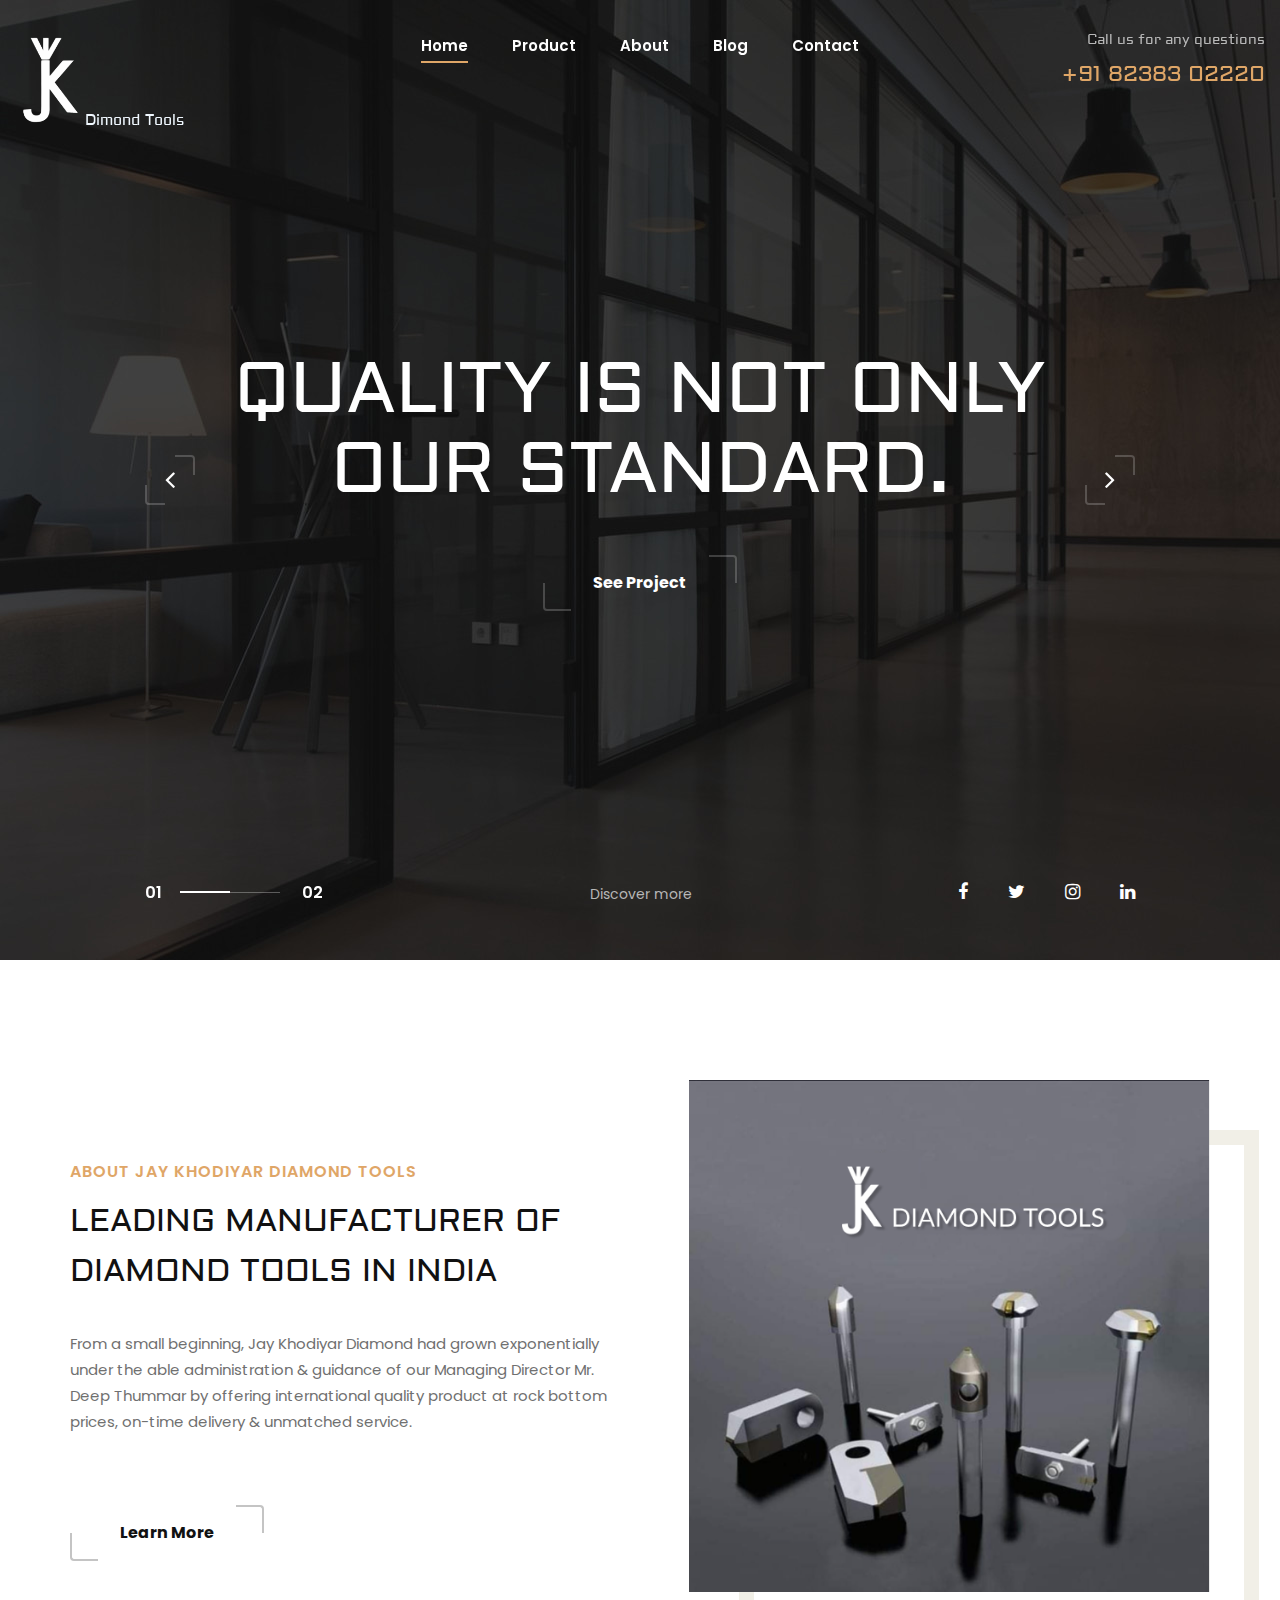
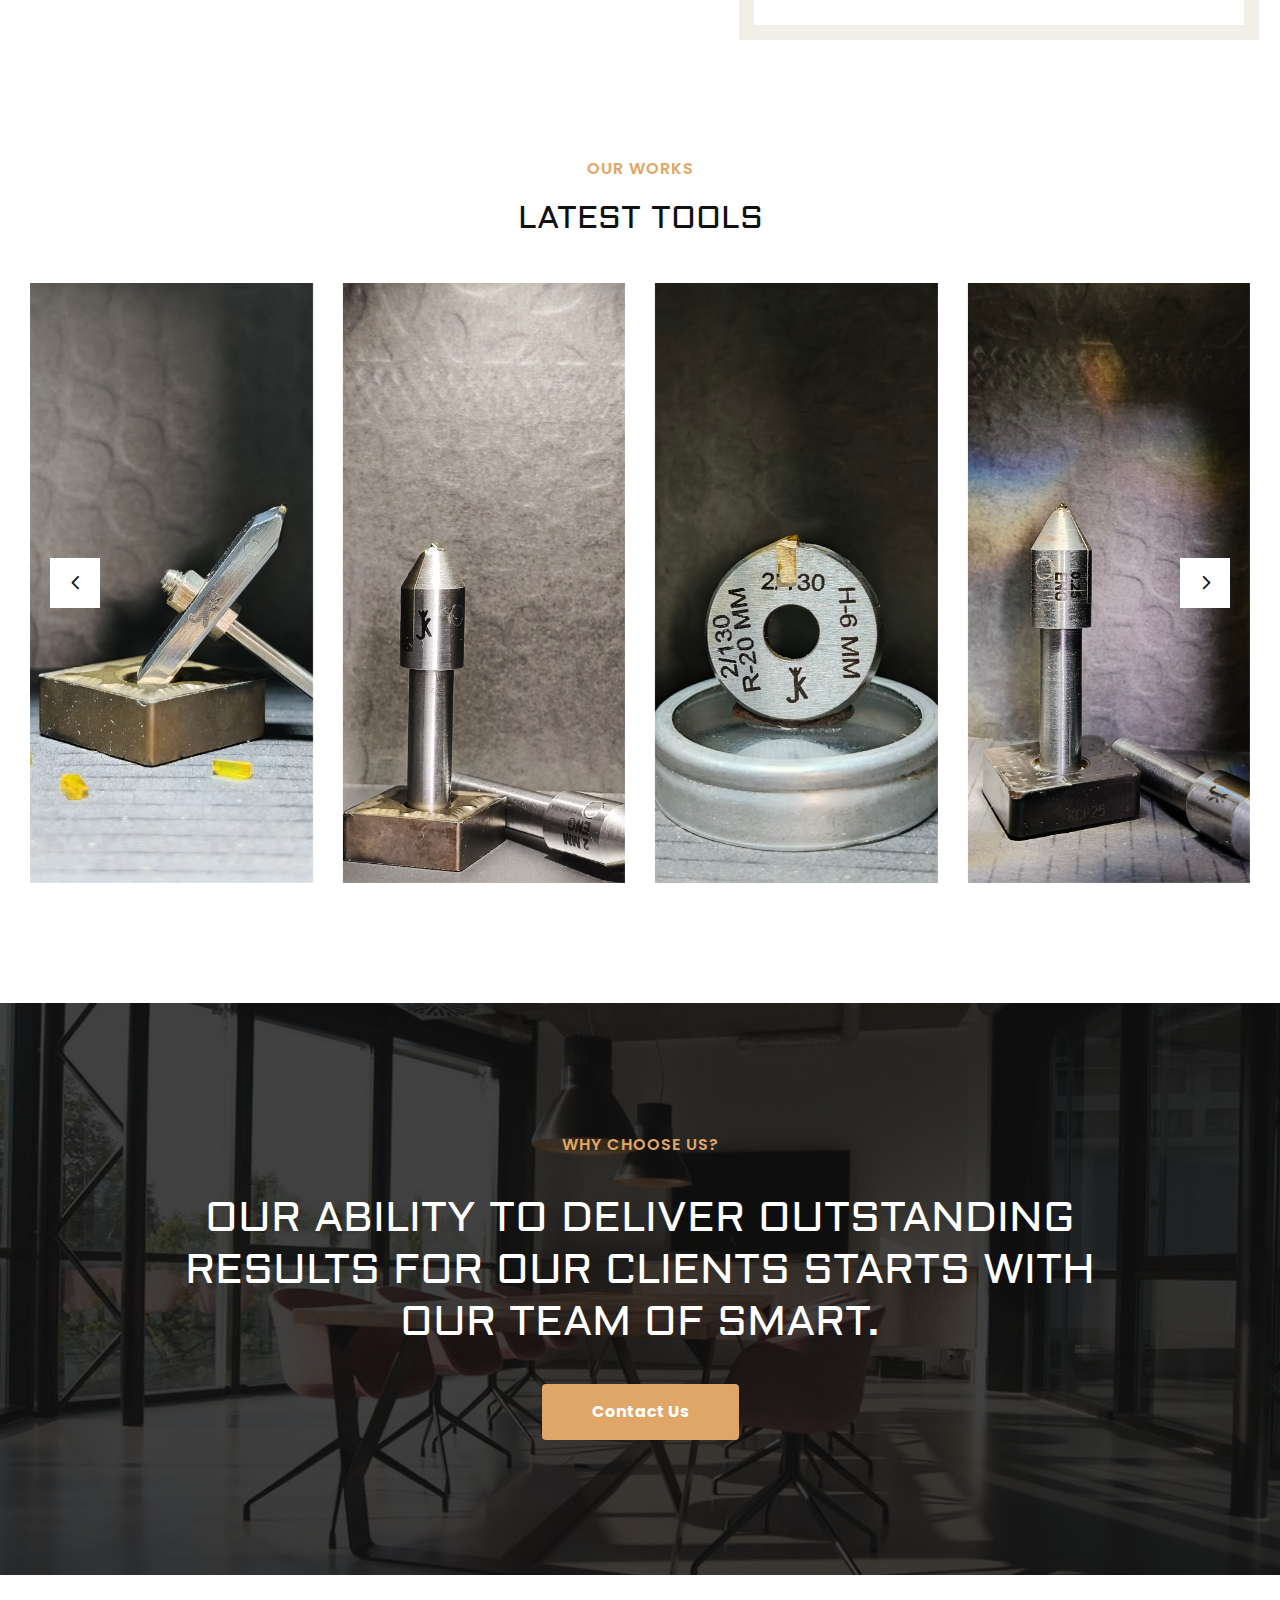
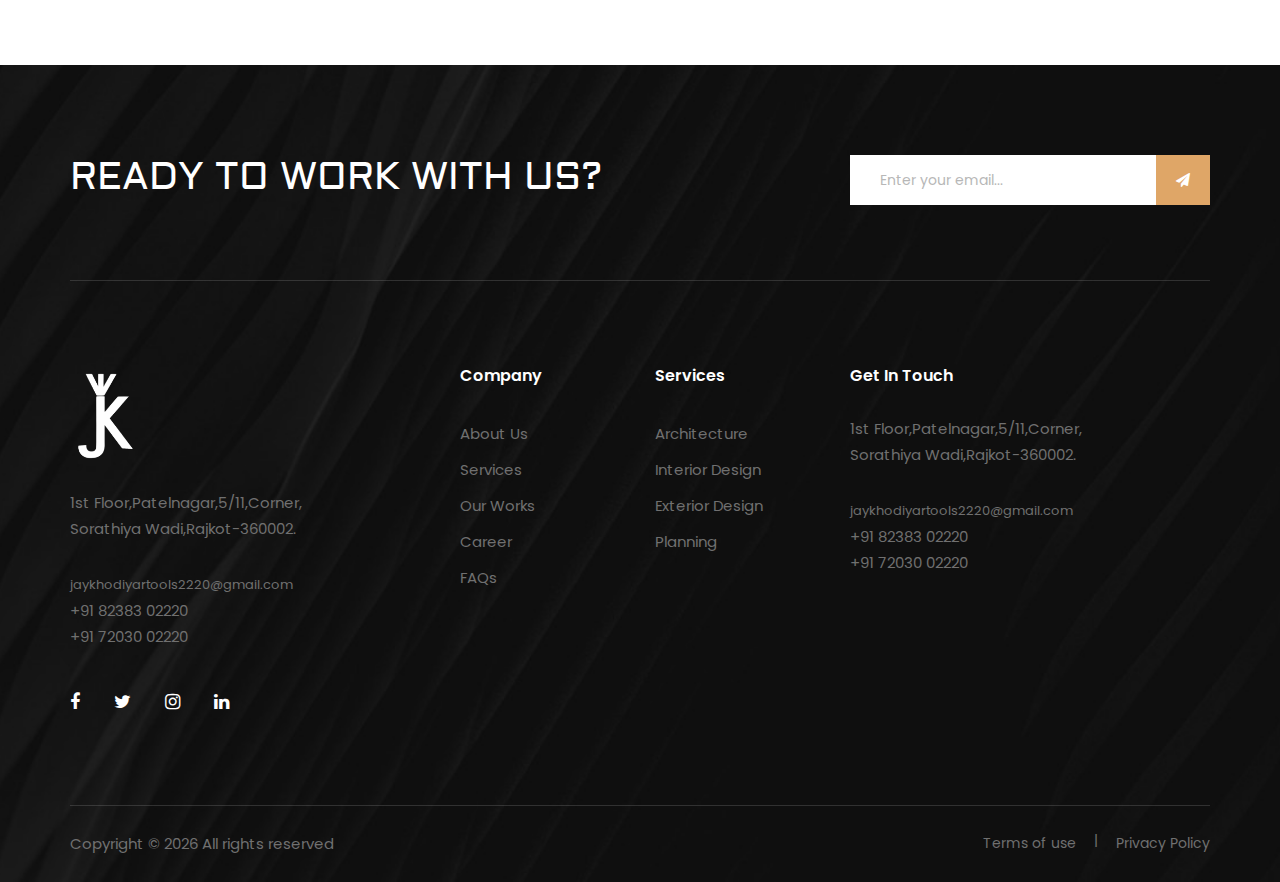
==== commit b4bd6200: "Add files via upload" ====
--- a/index.html
+++ b/index.html
@@ -7,7 +7,7 @@
     <meta name="keywords" content="Staging, unica, creative, html">
     <meta name="viewport" content="width=device-width, initial-scale=1.0">
     <meta http-equiv="X-UA-Compatible" content="ie=edge">
-    <title>Staging | Template</title>
+    <title>JK Dimond Tools</title>
 
     <!-- Google Font -->
     <link href="https://fonts.googleapis.com/css2?family=Poppins:wght@300;400;500;600;700;800;900&display=swap"
@@ -39,7 +39,8 @@
         <div id="mobile-menu-wrap"></div>
         <div class="offcanvas__widget">
             <span>Call us for any questions</span>
-            <h4>+91 76983 87947</h4>
+            <h4>+91 82383 02220</h4>
+            <h4>+91 72030 02220</h4>    
         </div>
     </div>
     <!-- Offcanvas Menu End -->
@@ -58,16 +59,8 @@
                     <nav class="header__menu mobile-menu">
                         <ul>
                             <li class="active"><a href="./index.html">Home</a></li>
-                            <li><a href="./projects.html">Projects</a></li>
+                            <li><a href="./Product.html">Product</a></li>
                             <li><a href="./about.html">About</a></li>
-                            <li><a href="#">Pages</a>
-                                <ul class="dropdown">
-                                    <li><a href="./Project-details.html">Project Details</a></li>
-                                    <li><a href="./about.html">About</a></li>
-                                    <li><a href="./services.html">Services</a></li>
-                                    <li><a href="./blog-details.html">Blog Details</a></li>
-                                </ul>
-                            </li>
                             <li><a href="./blog.html">Blog</a></li>
                             <li><a href="./contact.html">Contact</a></li>
                         </ul>
@@ -76,7 +69,7 @@
                 <div class="col-lg-3">
                     <div class="header__widget">
                         <span>Call us for any questions</span>
-                        <h4>+91 76983 87947</h4>
+                        <h4>+91 82383 02220</h4>
                     </div>
                 </div>
             </div>
@@ -162,7 +155,7 @@
             <div class="row">
                 <div class="project__slider owl-carousel">
                     <div class="col-lg-3">
-                        <div class="project__slider__item set-bg" data-setbg="img/project/1.jpeg">
+                        <div class="project__slider__item set-bg" data-setbg="img/project/1.jpg">
                             <div class="project__slider__item__hover">
                                 <span>interiors</span>
                                 <h5>Lower River Street Astoria</h5>
@@ -170,7 +163,15 @@
                         </div>
                     </div>
                     <div class="col-lg-3">
-                        <div class="project__slider__item set-bg" data-setbg="img/project/2.jpeg">
+                        <div class="project__slider__item set-bg" data-setbg="img/project/2.jpg">
+                            <div class="project__slider__item__hover">
+                                <span>interiors</span>
+                                <h5>2MM engraving Tools</h5>
+                            </div>
+                        </div>
+                    </div>
+                    <div class="col-lg-3">
+                        <div class="project__slider__item set-bg" data-setbg="img/project/3.jpg">
                             <div class="project__slider__item__hover">
                                 <span>interiors</span>
                                 <h5>Lower River Street Astoria</h5>
@@ -178,23 +179,15 @@
                         </div>
                     </div>
                     <div class="col-lg-3">
-                        <div class="project__slider__item set-bg" data-setbg="img/project/project-3.jpg">
-                            <div class="project__slider__item__hover">
-                                <span>interiors</span>
-                                <h5>Lower River Street Astoria</h5>
-                            </div>
-                        </div>
-                    </div>
-                    <div class="col-lg-3">
-                        <div class="project__slider__item set-bg" data-setbg="img/project/project-4.jpg">
-                            <div class="project__slider__item__hover">
-                                <span>interiors</span>
-                                <h5>Lower River Street Astoria</h5>
-                            </div>
-                        </div>
-                    </div>
-                    <div class="col-lg-3">
-                        <div class="project__slider__item set-bg" data-setbg="img/project/project-2.jpg">
+                        <div class="project__slider__item set-bg" data-setbg="img/project/4.jpg">
+                            <div class="project__slider__item__hover">
+                                <span>interiors</span>
+                                <h5>0.25MM engraving Tools</h5>
+                            </div>
+                        </div>
+                    </div>
+                    <div class="col-lg-3">
+                        <div class="project__slider__item set-bg" data-setbg="img/project/5.jpg">
                             <div class="project__slider__item__hover">
                                 <span>interiors</span>
                                 <h5>Lower River Street Astoria</h5>
@@ -206,396 +199,25 @@
         </div>
     </section>
     <!-- Project Section End -->
-
-    <!-- Services Section Begin -->
-    <section class="services spad">
-        <div class="container">
-            <div class="row">
-                <div class="col-lg-12">
-                    <div class="section-title">
-                        <span>Our specialization</span>
-                        <h2>What we do</h2>
-                    </div>
-                </div>
-            </div>
-            <div class="row">
-                <div class="col-lg-3 col-md-6 col-sm-6">
-                    <div class="services__item">
-                        <img src="img/services/services-1.png" alt="">
-                        <h4>Interior Design</h4>
-                        <p>As you might expect of a company that began as a high-end interiors contractor, we pay strict
-                        attention.</p>
-                    </div>
-                </div>
-                <div class="col-lg-3 col-md-6 col-sm-6">
-                    <div class="services__item">
-                        <img src="img/services/services-2.png" alt="">
-                        <h4>Office Design</h4>
-                        <p>Our commitment to exceptional quality has never wavered. To day ranks as one of the most
-                        highly-regarded construction.</p>
-                    </div>
-                </div>
-                <div class="col-lg-3 col-md-6 col-sm-6">
-                    <div class="services__item">
-                        <img src="img/services/services-3.png" alt="">
-                        <h4>Home Design</h4>
-                        <p>Interdisciplinary architectural studio with cultural, residential and commercial projects
-                        built worldwide.</p>
-                    </div>
-                </div>
-                <div class="col-lg-3 col-md-6 col-sm-6">
-                    <div class="services__item">
-                        <img src="img/services/services-4.png" alt="">
-                        <h4>Design drawing</h4>
-                        <p>Creating architectural and creative solutions to help people realize their vision and make
-                        them a reality.</p>
-                    </div>
-                </div>
-            </div>
-            <div class="counter__content">
-                <div class="row">
-                    <div class="col-lg-3 col-md-6 col-sm-6">
-                        <div class="counter__item">
-                            <div class="counter__item__number">
-                                <h2 class="count">85</h2>
-                            </div>
-                            <div class="counter__item__text">
-                                <h5>Projects<br /> Completed</h5>
-                            </div>
-                        </div>
-                    </div>
-                    <div class="col-lg-3 col-md-6 col-sm-6">
-                        <div class="counter__item">
-                            <div class="counter__item__number">
-                                <h2 class="count">127</h2>
-                            </div>
-                            <div class="counter__item__text">
-                                <h5>Happy<br /> Clients</h5>
-                            </div>
-                        </div>
-                    </div>
-                    <div class="col-lg-3 col-md-6 col-sm-6">
-                        <div class="counter__item">
-                            <div class="counter__item__number">
-                                <h2 class="count">36</h2>
-                            </div>
-                            <div class="counter__item__text">
-                                <h5>Awards<br /> Received</h5>
-                            </div>
-                        </div>
-                    </div>
-                    <div class="col-lg-3 col-md-6 col-sm-6">
-                        <div class="counter__item">
-                            <div class="counter__item__number">
-                                <h2 class="count">74</h2>
-                            </div>
-                            <div class="counter__item__text">
-                                <h5>Cups Of<br /> Coffee</h5>
-                            </div>
-                        </div>
-                    </div>
-                </div>
-            </div>
-        </div>
-    </section>
-    <!-- Services Section End -->
-
-    <!-- Testimonial Section Begin -->
-    <section class="testimonial spad set-bg" data-setbg="img/testimonial/testimonial-bg.jpg">
-        <div class="container">
-            <div class="row">
-                <div class="col-lg-12 text-center">
-                    <div class="section-title">
-                        <span>Testimonials</span>
-                        <h2>What your clients say</h2>
-                    </div>
-                </div>
-            </div>
-            <div class="row">
-                <div class="col-lg-12">
-                    <div class="testimonial__carousel">
-                        <div class="testimonial__item">
-                            <div class="row d-flex justify-content-center">
-                                <div class="col-xl-9 col-lg-10">
-                                    <p>“1. Fast and accurate at solving mental math problems involving addition,
-                                        subtraction, multiplication, division and percentages but without high-level
-                                        skills that might be required in jobs requiring complex calculation and
-                                    analysis.”</p>
-                                </div>
-                            </div>
-                        </div>
-                        <div class="testimonial__item">
-                            <div class="row d-flex justify-content-center">
-                                <div class="col-xl-9 col-lg-10">
-                                    <p>“2. Fast and accurate at solving mental math problems involving addition,
-                                        subtraction, multiplication, division and percentages but without high-level
-                                        skills that might be required in jobs requiring complex calculation and
-                                    analysis.”</p>
-                                </div>
-                            </div>
-                        </div>
-                        <div class="testimonial__item">
-                            <div class="row d-flex justify-content-center">
-                                <div class="col-xl-9 col-lg-10">
-                                    <p>“3. Fast and accurate at solving mental math problems involving addition,
-                                        subtraction, multiplication, division and percentages but without high-level
-                                        skills that might be required in jobs requiring complex calculation and
-                                    analysis.”</p>
-                                </div>
-                            </div>
-                        </div>
-                        <div class="testimonial__item">
-                            <div class="row d-flex justify-content-center">
-                                <div class="col-xl-9 col-lg-10">
-                                    <p>“4. Fast and accurate at solving mental math problems involving addition,
-                                        subtraction, multiplication, division and percentages but without high-level
-                                        skills that might be required in jobs requiring complex calculation and
-                                    analysis.”</p>
-                                </div>
-                            </div>
-                        </div>
-                        <div class="testimonial__item">
-                            <div class="row d-flex justify-content-center">
-                                <div class="col-lg-9">
-                                    <p>“5. Fast and accurate at solving mental math problems involving addition,
-                                        subtraction, multiplication, division and percentages but without high-level
-                                        skills that might be required in jobs requiring complex calculation and
-                                    analysis.”</p>
-                                </div>
-                            </div>
-                        </div>
-                    </div>
-                </div>
-            </div>
-            <div class="row d-flex justify-content-center">
-                <div class="col-xl-6 col-lg-8 col-md-7 col-sm-10 ">
-                    <div class="testimonial__client">
-                        <div class="testimonial__client__item add">
-                            <div class="testimonial__client__pic">
-                                <img src="img/testimonial/ta-1.png" alt="">
-                            </div>
-                            <div class="testimonial__client__text">
-                                <h5>Renee Calhoun</h5>
-                                <span>CEO Woolley</span>
-                            </div>
-                        </div>
-                        <div class="testimonial__client__item">
-                            <div class="testimonial__client__pic">
-                                <img src="img/testimonial/ta-2.png" alt="">
-                            </div>
-                            <div class="testimonial__client__text">
-                                <h5>Renee Calhoun</h5>
-                                <span>CEO Woolley</span>
-                            </div>
-                        </div>
-                        <div class="testimonial__client__item">
-                            <div class="testimonial__client__pic">
-                                <img src="img/testimonial/ta-3.png" alt="">
-                            </div>
-                            <div class="testimonial__client__text">
-                                <h5>Renee Calhoun</h5>
-                                <span>CEO Woolley</span>
-                            </div>
-                        </div>
-                        <div class="testimonial__client__item">
-                            <div class="testimonial__client__pic">
-                                <img src="img/testimonial/ta-4.png" alt="">
-                            </div>
-                            <div class="testimonial__client__text">
-                                <h5>Renee Calhoun</h5>
-                                <span>CEO Woolley</span>
-                            </div>
-                        </div>
-                        <div class="testimonial__client__item">
-                            <div class="testimonial__client__pic">
-                                <img src="img/testimonial/ta-5.png" alt="">
-                            </div>
-                            <div class="testimonial__client__text">
-                                <h5>Renee Calhoun</h5>
-                                <span>CEO Woolley</span>
-                            </div>
-                        </div>
-                    </div>
-                </div>
-            </div>
-            <div class="row">
-                <div class="col-lg-12">
-                    <div class="logo__carousel owl-carousel">
-                        <div class="logo__carousel__item">
-                            <a href="#"><img src="img/logo/logo-1.png" alt=""></a>
-                        </div>
-                        <div class="logo__carousel__item">
-                            <a href="#"><img src="img/logo/logo-2.png" alt=""></a>
-                        </div>
-                        <div class="logo__carousel__item">
-                            <a href="#"><img src="img/logo/logo-3.png" alt=""></a>
-                        </div>
-                        <div class="logo__carousel__item">
-                            <a href="#"><img src="img/logo/logo-4.png" alt=""></a>
-                        </div>
-                        <div class="logo__carousel__item">
-                            <a href="#"><img src="img/logo/logo-5.png" alt=""></a>
-                        </div>
-                        <div class="logo__carousel__item">
-                            <a href="#"><img src="img/logo/logo-3.png" alt=""></a>
-                        </div>
-                    </div>
-                </div>
-            </div>
-        </div>
-    </section>
-    <!-- Testimonial Section End -->
-
     <!-- Team Section Begin -->
     <section class="team spad">
-        <div class="container">
-            <div class="row">
-                <div class="col-lg-9 col-md-8 col-sm-6">
-                    <div class="section-title">
-                        <span>Our Team</span>
-                        <h2>Meet our team</h2>
-                    </div>
-                </div>
-                <div class="col-lg-3 col-md-4 col-sm-6">
-                    <div class="team__btn">
-                        <a href="#" class="primary-btn normal-btn">View All</a>
-                    </div>
-                </div>
-            </div>
-            <div class="row">
-                <div class="col-lg-4 col-md-6">
-                    <div class="team__item set-bg" data-setbg="img/team/team-1.jpg">
-                        <div class="team__text">
-                            <div class="team__title">
-                                <h5>Dolores Webster</h5>
-                                <span>CEO & Founder</span>
-                            </div>
-                            <p>Vestibulum dapibus odio quam, sit amet hendrerit dui ultricies consectetur. Ut viverra
-                                porta leo, non tincidunt mauris condimentum eget. Vivamus non turpis elit. Aenean
-                            ultricies nisl sit amet.</p>
-                            <div class="team__social">
-                                <a href="#"><i class="fa fa-facebook"></i></a>
-                                <a href="#"><i class="fa fa-twitter"></i></a>
-                                <a href="#"><i class="fa fa-instagram"></i></a>
-                            </div>
-                        </div>
-                    </div>
-                </div>
-                <div class="col-lg-4 col-md-6">
-                    <div class="team__item set-bg" data-setbg="img/team/team-2.jpg">
-                        <div class="team__text">
-                            <div class="team__title">
-                                <h5>Dana Vaughn</h5>
-                                <span>Architect</span>
-                            </div>
-                            <p>Vestibulum dapibus odio quam, sit amet hendrerit dui ultricies consectetur. Ut viverra
-                                porta leo, non tincidunt mauris condimentum eget. Vivamus non turpis elit. Aenean
-                            ultricies nisl sit amet.</p>
-                            <div class="team__social">
-                                <a href="#"><i class="fa fa-facebook"></i></a>
-                                <a href="#"><i class="fa fa-twitter"></i></a>
-                                <a href="#"><i class="fa fa-instagram"></i></a>
-                            </div>
-                        </div>
-                    </div>
-                </div>
-                <div class="col-lg-4 col-md-6">
-                    <div class="team__item set-bg" data-setbg="img/team/team-3.jpg">
-                        <div class="team__text">
-                            <div class="team__title">
-                                <h5>Jonathan Mcdaniel</h5>
-                                <span>Architect</span>
-                            </div>
-                            <p>Vestibulum dapibus odio quam, sit amet hendrerit dui ultricies consectetur. Ut viverra
-                                porta leo, non tincidunt mauris condimentum eget. Vivamus non turpis elit. Aenean
-                            ultricies nisl sit amet.</p>
-                            <div class="team__social">
-                                <a href="#"><i class="fa fa-facebook"></i></a>
-                                <a href="#"><i class="fa fa-twitter"></i></a>
-                                <a href="#"><i class="fa fa-instagram"></i></a>
-                            </div>
-                        </div>
-                    </div>
-                </div>
-            </div>
-        </div>
+        <section class="callto spad set-bg" data-setbg="img/call-bg.jpg">
+            <div class="container">
+                <div class="row d-flex justify-content-center">
+                    <div class="col-lg-10 text-center">
+                        <div class="callto__text">
+                            <span>Why choose us?</span>
+                            <h2>Our Ability To Deliver Outstanding Results For Our Clients Starts With Our Team Of Smart.
+                            </h2>
+                            <a href="#" class="primary-btn">Contact Us</a>
+                        </div>
+                    </div>
+                </div>
+            </div>
+        </section>
     </section>
     <!-- Team Section End -->
 
-    <!-- Call To Action Section Begin -->
-    <section class="callto spad set-bg" data-setbg="img/call-bg.jpg">
-        <div class="container">
-            <div class="row d-flex justify-content-center">
-                <div class="col-lg-10 text-center">
-                    <div class="callto__text">
-                        <span>Why choose us?</span>
-                        <h2>Our Ability To Deliver Outstanding Results For Our Clients Starts With Our Team Of Smart.
-                        </h2>
-                        <a href="#" class="primary-btn">Contact Us</a>
-                    </div>
-                </div>
-            </div>
-        </div>
-    </section>
-    <!-- Call To Action Section End -->
-
-    <!-- Latest Section Begin -->
-    <section class="latest spad">
-        <div class="container">
-            <div class="row">
-                <div class="col-lg-9 col-md-8 col-sm-6">
-                    <div class="section-title">
-                        <span>Latest News</span>
-                        <h2>From our blog</h2>
-                    </div>
-                </div>
-                <div class="col-lg-3 col-md-4 col-sm-6">
-                    <div class="latest__btn">
-                        <a href="#" class="primary-btn normal-btn">View All</a>
-                    </div>
-                </div>
-            </div>
-            <div class="row">
-                <div class="col-lg-4 col-md-6 col-sm-6">
-                    <div class="latest__item">
-                        <div class="latest__item__pic">
-                            <img src="img/blog/latest-1.jpg" alt="">
-                        </div>
-                        <div class="latest__item__text">
-                            <span>Architecture</span>
-                            <h4>Target and Amazon Shopping List for Home Stagers</h4>
-                            <a href="#">Read more</a>
-                        </div>
-                    </div>
-                </div>
-                <div class="col-lg-4 col-md-6 col-sm-6">
-                    <div class="latest__item">
-                        <div class="latest__item__pic">
-                            <img src="img/blog/latest-2.jpg" alt="">
-                        </div>
-                        <div class="latest__item__text">
-                            <span>Interior</span>
-                            <h4>6 Ideas for Team Building and Employee Appreciation for Home Stagers</h4>
-                            <a href="#">Read more</a>
-                        </div>
-                    </div>
-                </div>
-                <div class="col-lg-4 col-md-6 col-sm-6">
-                    <div class="latest__item">
-                        <div class="latest__item__pic">
-                            <img src="img/blog/latest-3.jpg" alt="">
-                        </div>
-                        <div class="latest__item__text">
-                            <span>Planning</span>
-                            <h4>How to Find the Best Price Structure for Your Home Staging Services</h4>
-                            <a href="#">Read more</a>
-                        </div>
-                    </div>
-                </div>
-            </div>
-        </div>
-    </section>
-    <!-- Latest Section End -->
 
     <!-- Footer Section Begin -->
     <footer class="footer set-bg" data-setbg="img/footer-bg.jpg">
@@ -623,10 +245,11 @@
                         <div class="footer__logo">
                             <a href="#"><img src="img/logo.png" alt="" width="70px" height="100px"></a>
                         </div>
-                        <p>7176 Blue Spring Lane <br />Santa Monica, CA 90403</p>
-                        <ul>
-                            <li>Info.colorlib@gmail.com</li>
-                            <li>+91 76983 87947</li>
+                        <p>1st Floor,Patelnagar,5/11,Corner,<br />Sorathiya Wadi,Rajkot-360002.</p>
+                        <ul>
+                             <li style="font-size: 13px;">jaykhodiyartools2220@gmail.com</li>
+                            <li>+91 82383 02220</li>
+                            <li>+91 72030 02220</li>
                         </ul>
                         <div class="footer__social">
                             <a href="#"><i class="fa fa-facebook"></i></a>
@@ -662,10 +285,11 @@
                 <div class="col-lg-4 col-md-6 col-sm-6">
                     <div class="footer__address">
                         <h6>Get In Touch</h6>
-                        <p>7176 Blue Spring Lane <br />Santa Monica, CA 90403</p>
-                        <ul>
-                            <li>Info.colorlib@gmail.com</li>
-                            <li>+91 76983 87947</li>
+                        <p>1st Floor,Patelnagar,5/11,Corner,<br />Sorathiya Wadi,Rajkot-360002.</p>
+                        <ul>
+                             <li style="font-size: 13px;">jaykhodiyartools2220@gmail.com</li>
+                            <li>+91 82383 02220</li>
+                            <li>+91 72030 02220</li>
                         </ul>
                     </div>
                 </div>
@@ -676,9 +300,7 @@
                         <div class="copyright__text">
                             <p>Copyright © <script>
                                 document.write(new Date().getFullYear());
-                            </script> All rights reserved | This template is made with <i class="fa fa-heart-o"
-                            aria-hidden="true"></i> by <a href="https://colorlib.com"
-                            target="_blank">Colorlib</a>
+                            </script> All rights reserved 
                         </p>
                     </div>
                 </div>
@@ -691,8 +313,8 @@
             </div>
         </div>
     </div>
-</footer>
-<!-- Footer Section End -->
+    </footer>
+    <!-- Footer Section End -->
 
 <!-- Js Plugins -->
 <script src="js/jquery-3.3.1.min.js"></script>
--- a/css/style.css
+++ b/css/style.css
@@ -716,6 +716,29 @@
 	-o-transition: all, 1s;
 	transition: all, 1s;
 }
+.gallery{
+    display: grid;
+    grid-template-columns: repeat(3, 1fr);
+    gap: 1vh;
+    margin-inline: auto;
+    max-width: 60rem;
+    background: #141414;
+    padding: 1vh;
+}
+
+ .gallery > img{
+    width: 100%;
+    aspect-ratio: 1 / 1;
+    object-fit: cover;
+    transition: all 0.3s ease;
+}
+
+.gallery:has(img:hover) img:not(:hover) {
+    scale: 0.8;
+    opacity: 0.5;
+    filter: grayscale(70%);
+}
+
 
 /*---------------------
   Testimonial
